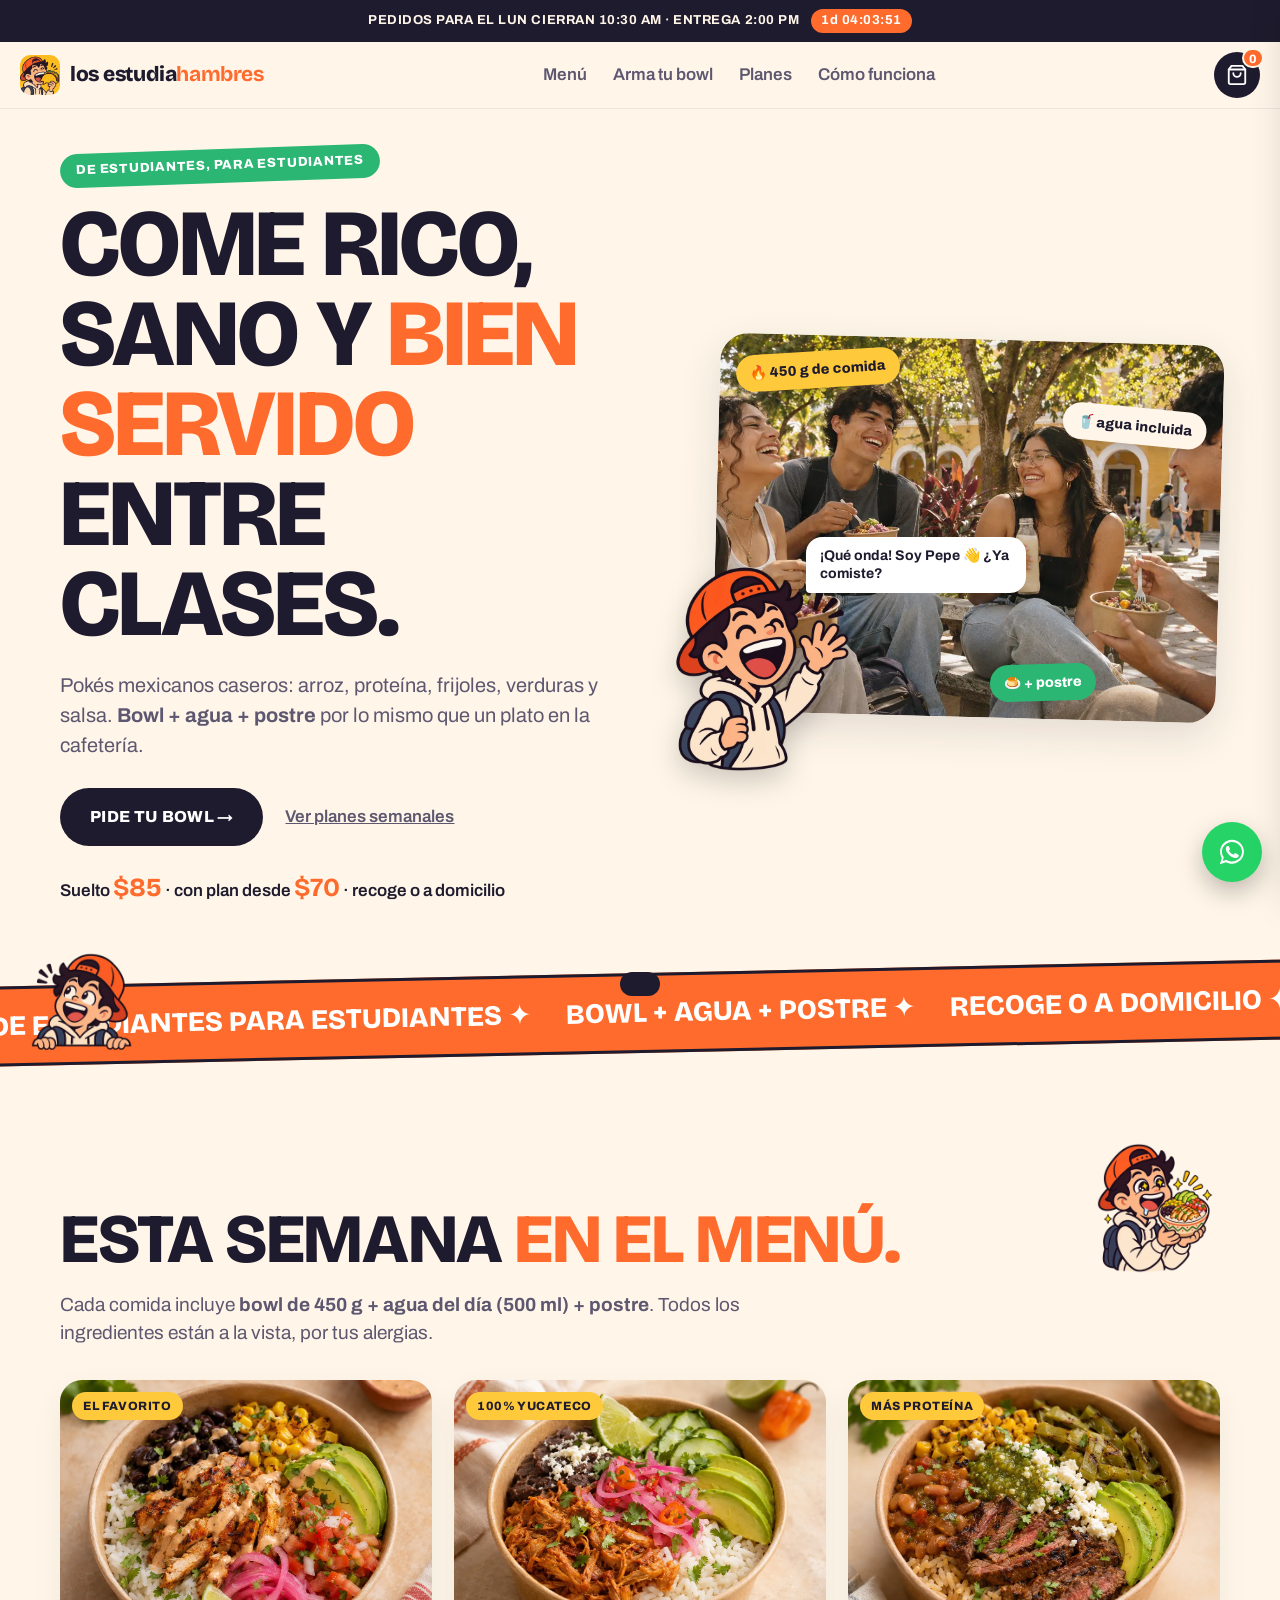
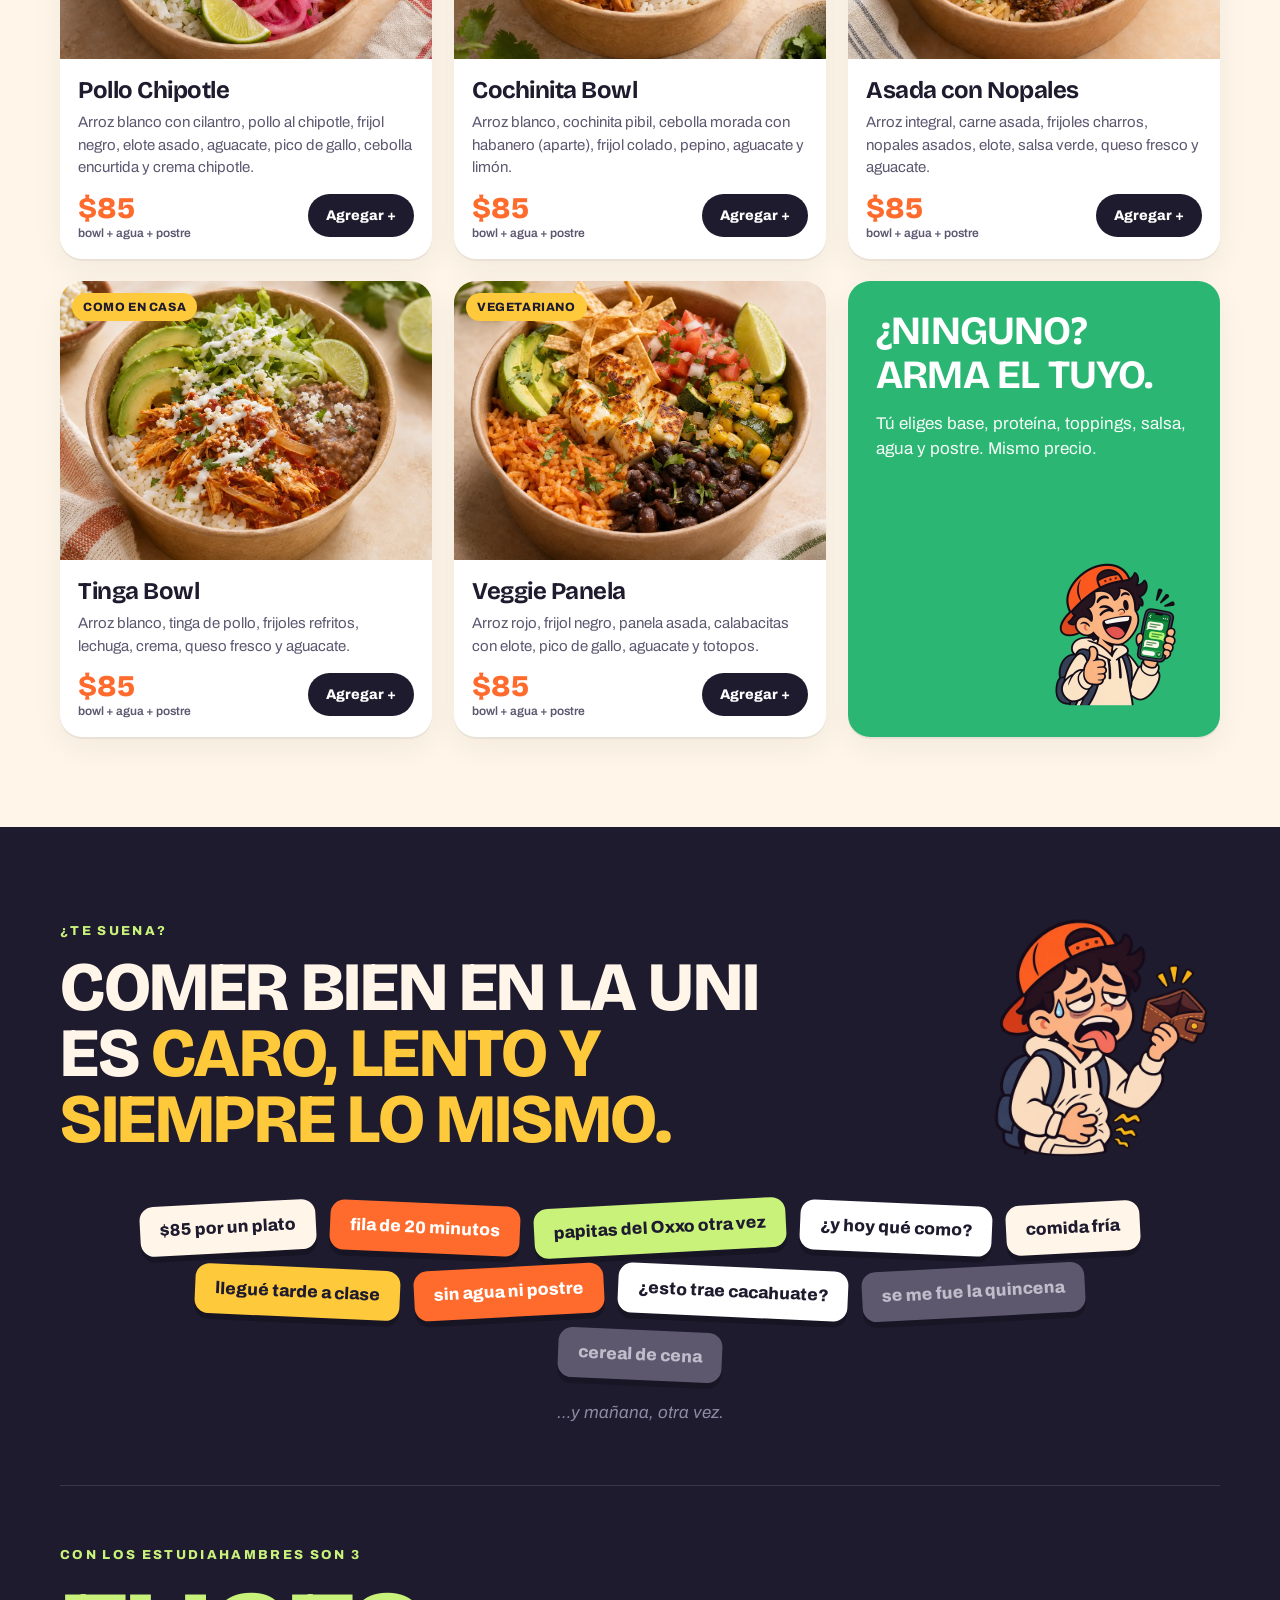
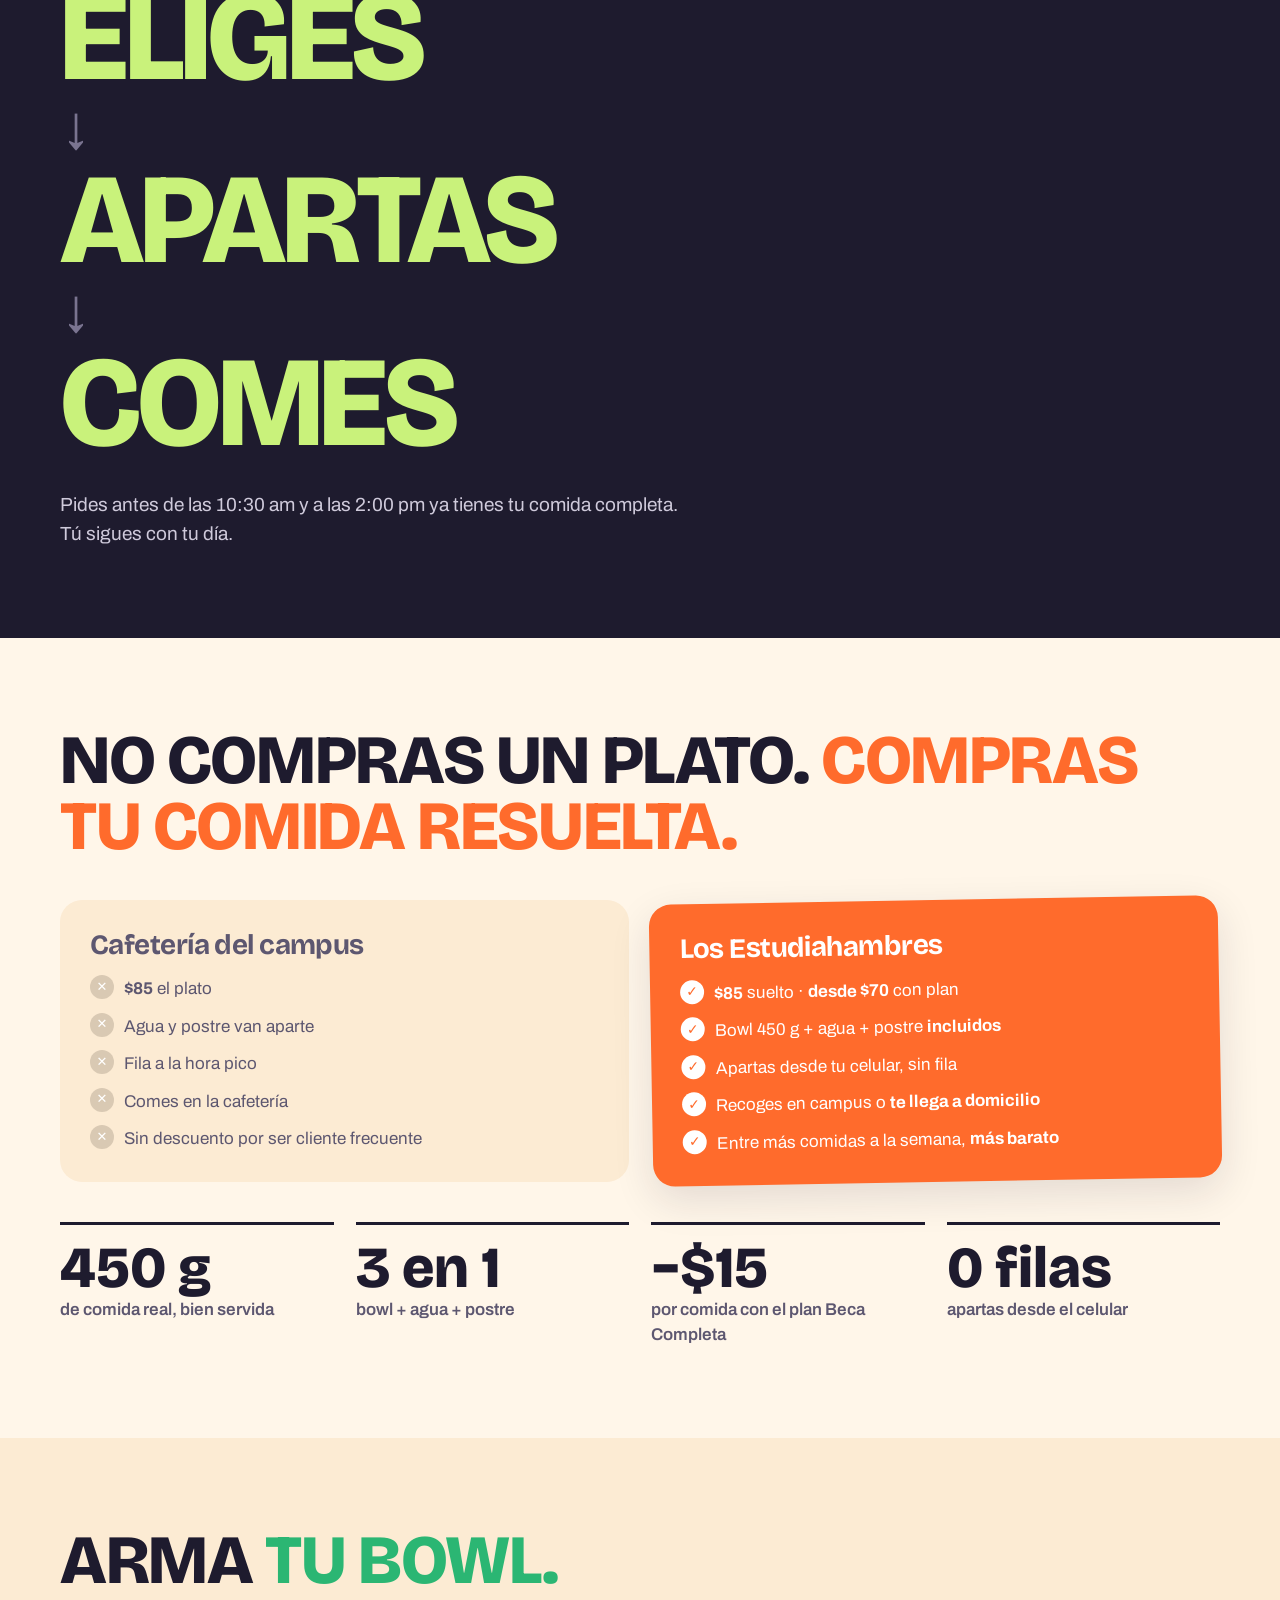
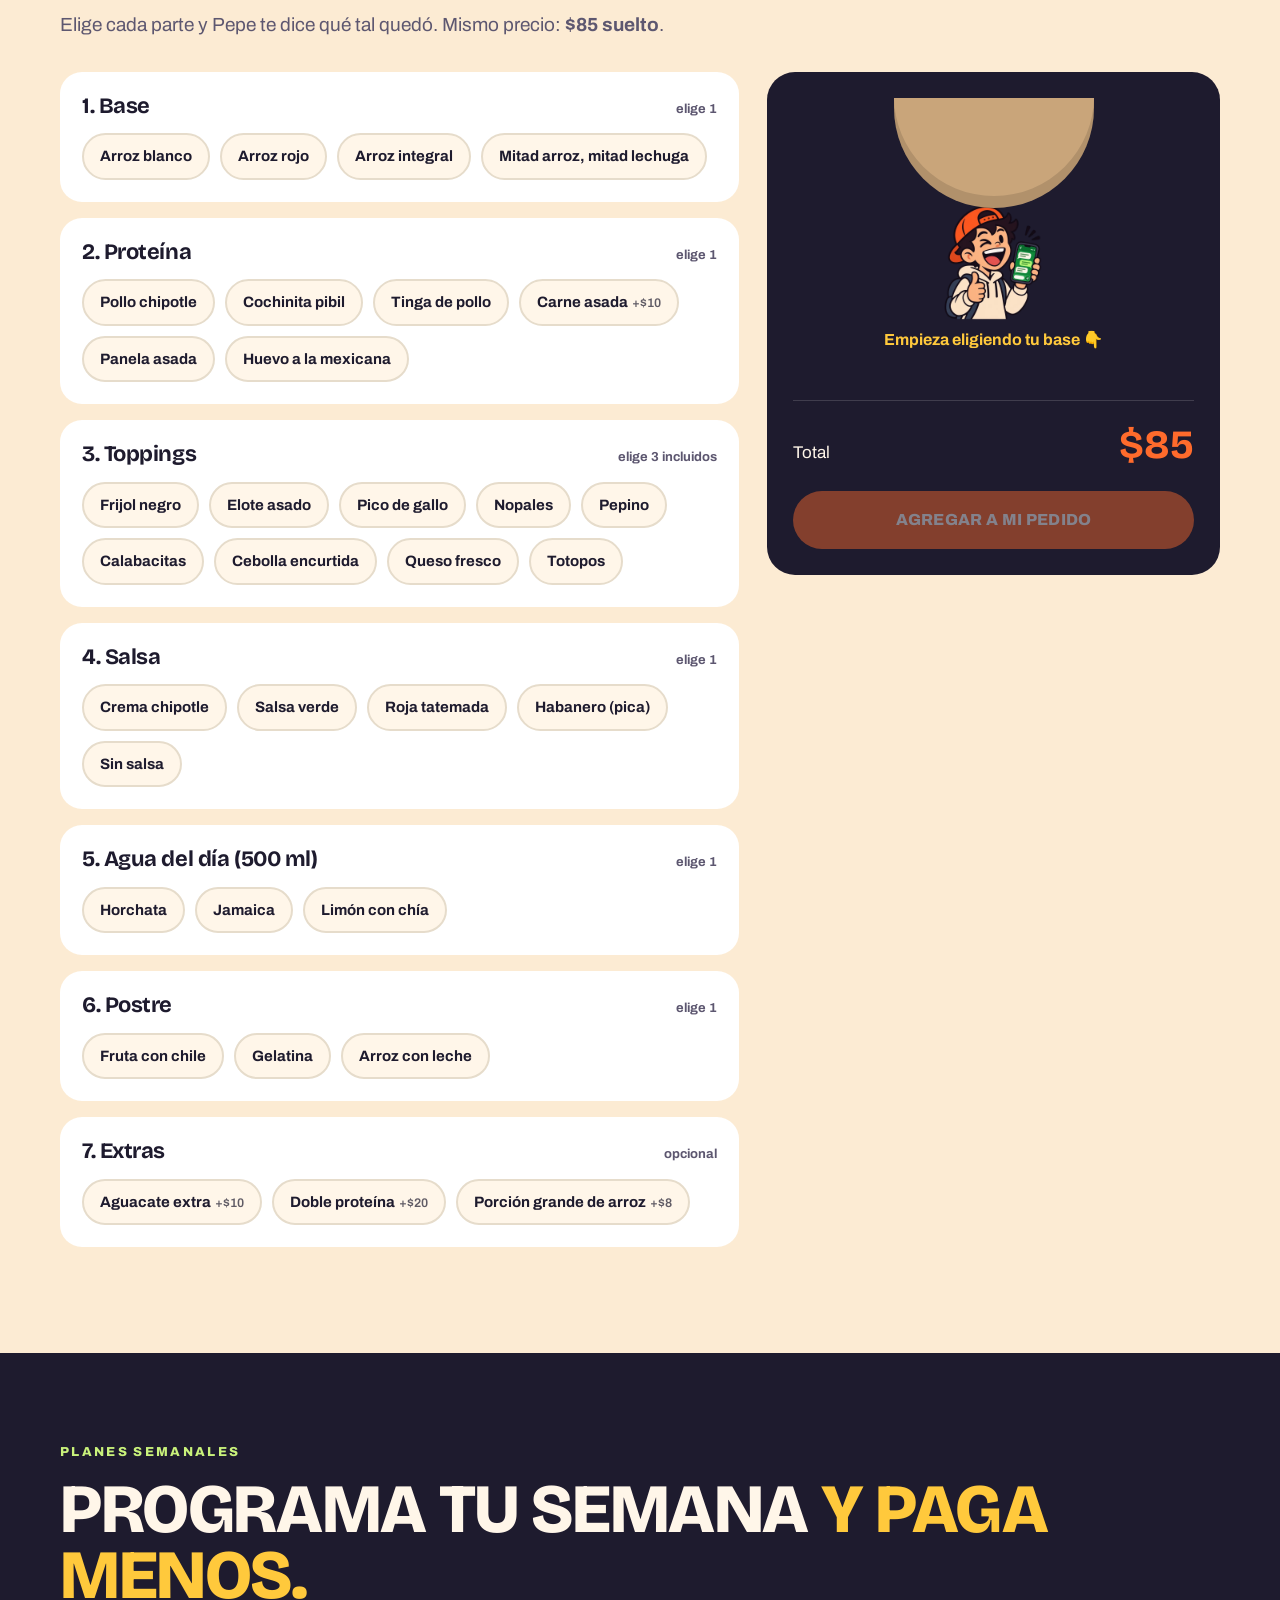
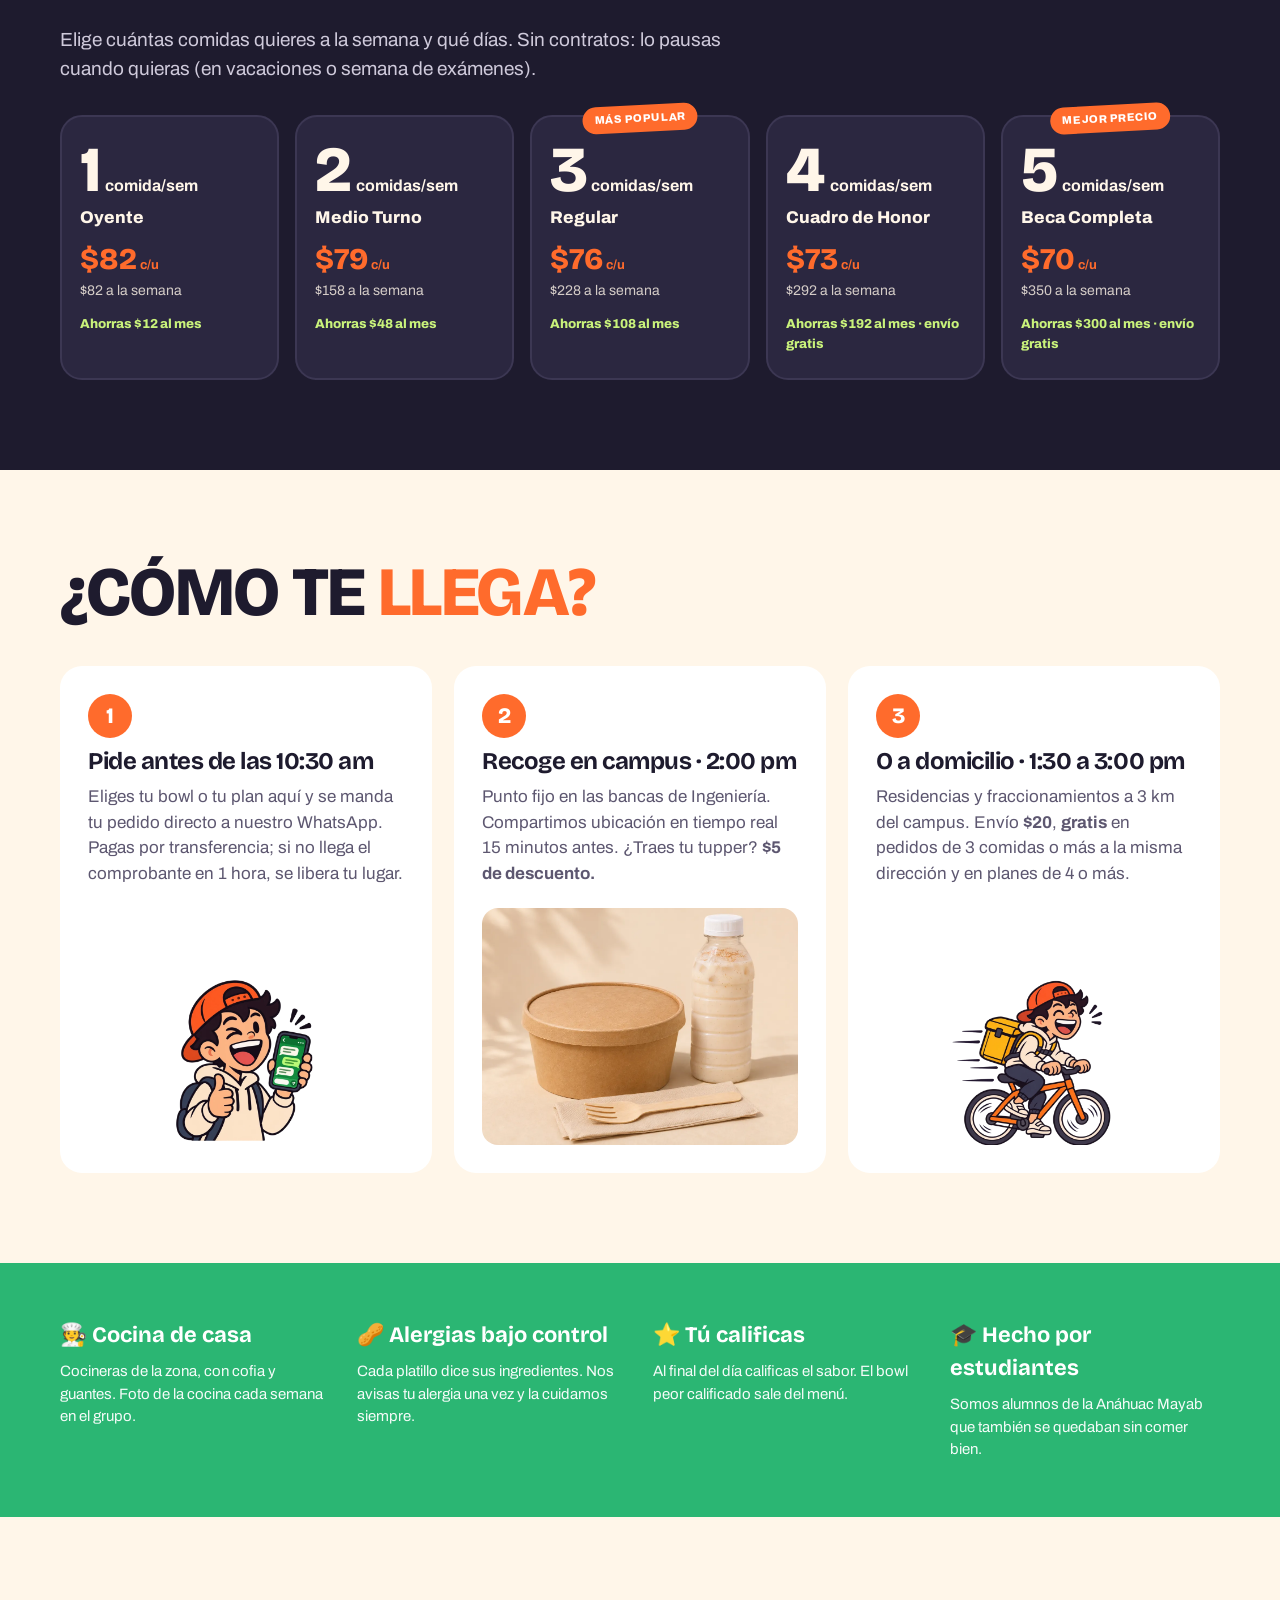
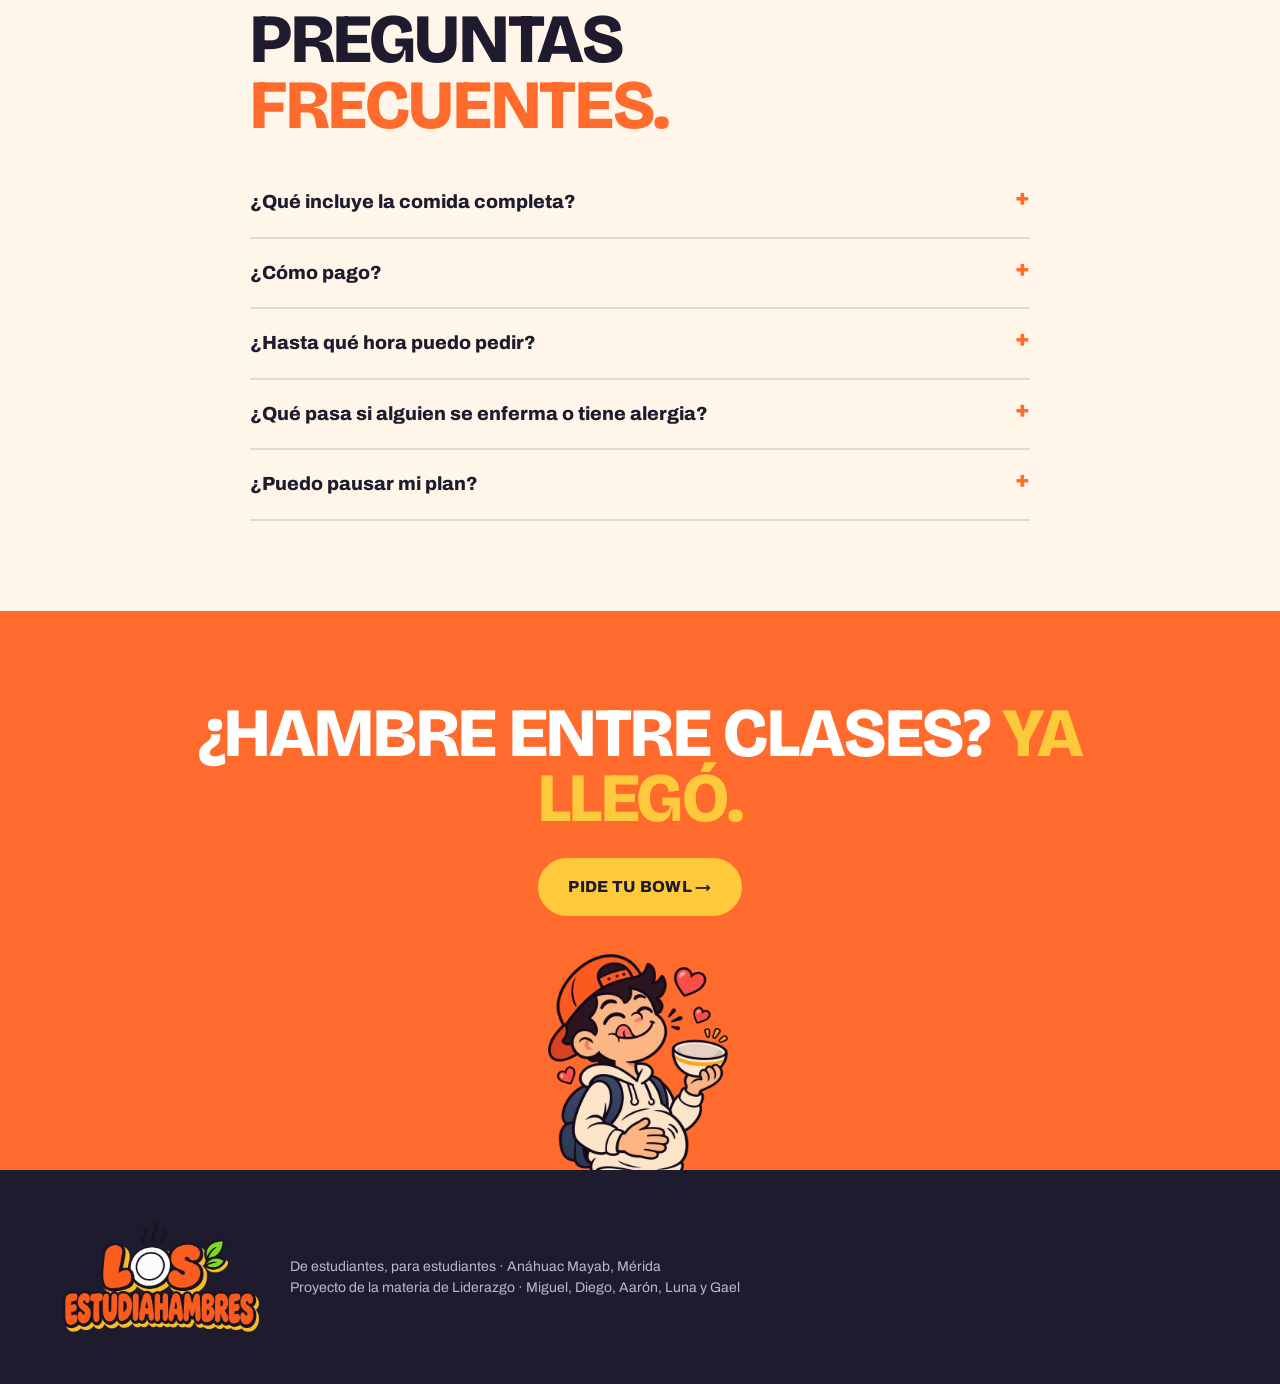
==== site/index.html @ a4da2390 "Agrega página web de Los Estudiahambres: menú, arma tu bowl, planes y pedido por WhatsApp Co-Authore" ====
<!doctype html>
<html lang="es">
<head>
<meta charset="utf-8">
<meta name="viewport" content="width=device-width, initial-scale=1">
<title>Los Estudiahambres · Pokés mexicanos de estudiantes para estudiantes</title>
<meta name="description" content="Comida completa, casera y bien servida para estudiantes de la Anáhuac Mayab. Bowl + agua + postre desde $70. Recoge en campus o pide a domicilio.">
<meta name="theme-color" content="#FF6B2C">
<link rel="icon" href="img/favicon.png">
<meta property="og:title" content="Los Estudiahambres">
<meta property="og:description" content="Pokés mexicanos caseros, de estudiantes para estudiantes. Comida completa desde $70.">
<meta property="og:image" content="img/pepe-icono.webp">
<link rel="preconnect" href="https://fonts.googleapis.com">
<link rel="preconnect" href="https://fonts.gstatic.com" crossorigin>
<link href="https://fonts.googleapis.com/css2?family=Archivo:wght@400;500;600;700;800&family=Bricolage+Grotesque:opsz,wght@12..96,700;12..96,800&display=swap" rel="stylesheet">
<link rel="stylesheet" href="styles.css">
</head>
<body>

<!-- Barra de cierre -->
<div class="topbar">
  <span id="topbar-text">PEDIDOS CIERRAN 10:30 AM · ENTREGA 2:00 PM</span>
  <span class="topbar-count" id="countdown">--:--:--</span>
</div>

<header class="nav">
  <a href="#inicio" class="nav-logo" aria-label="Los Estudiahambres, inicio">
    <img src="img/pepe-icono.webp" alt="" width="40" height="40">
    <span>los estudia<b>hambres</b></span>
  </a>
  <nav class="nav-links" aria-label="Secciones">
    <a href="#menu">Menú</a>
    <a href="#arma">Arma tu bowl</a>
    <a href="#planes">Planes</a>
    <a href="#como">Cómo funciona</a>
  </nav>
  <button class="cart-btn" id="open-cart" aria-label="Ver mi pedido">
    <svg viewBox="0 0 24 24" width="22" height="22" fill="none" stroke="currentColor" stroke-width="2" stroke-linecap="round" stroke-linejoin="round"><path d="M6 2 3 6v14a2 2 0 0 0 2 2h14a2 2 0 0 0 2-2V6l-3-4z"/><path d="M3 6h18"/><path d="M16 10a4 4 0 0 1-8 0"/></svg>
    <span class="cart-count" id="cart-count">0</span>
  </button>
</header>

<main>
<!-- HERO -->
<section class="hero" id="inicio">
  <div class="wrap hero-grid">
    <div class="hero-copy">
      <span class="pill pill-green">De estudiantes, para estudiantes</span>
      <h1>COME RICO, SANO Y <span class="hl-orange">BIEN SERVIDO</span> ENTRE CLASES.</h1>
      <p class="lead">Pokés mexicanos caseros: arroz, proteína, frijoles, verduras y salsa. <b>Bowl + agua + postre</b> por lo mismo que un plato en la cafetería.</p>
      <div class="hero-ctas">
        <a href="#menu" class="btn btn-dark">PIDE TU BOWL →</a>
        <a href="#planes" class="link-under">Ver planes semanales</a>
      </div>
      <p class="hero-price">Suelto <b class="price-big">$85</b> · con plan desde <b class="price-big">$70</b> · recoge o a domicilio</p>
    </div>
    <div class="hero-art">
      <div class="hero-photo">
        <img src="img/campus.webp" alt="Estudiantes comiendo bowls en las bancas del campus" width="1200" height="672">
        <span class="sticker s1">🔥 450 g de comida</span>
        <span class="sticker s2">🥤 agua incluida</span>
        <span class="sticker s3">🍮 + postre</span>
      </div>
      <button class="pepe pepe-hero" id="pepe-hero" aria-label="Pepe, la mascota. Tócalo">
        <img src="img/pepe-hola.webp" alt="Pepe saludando" width="600" height="600">
        <span class="bubble" id="bubble-hero">¡Qué onda! Soy Pepe 👋 ¿Ya comiste?</span>
      </button>
    </div>
  </div>
</section>

<!-- Marquesina -->
<div class="marquee" aria-hidden="true">
  <div class="marquee-track">
    <span>DE ESTUDIANTES PARA ESTUDIANTES ✦</span><span>BOWL + AGUA + POSTRE ✦</span><span>RECOGE O A DOMICILIO ✦</span><span>HECHO EN CASA ✦</span><span>SIN FILAS ✦</span>
    <span>DE ESTUDIANTES PARA ESTUDIANTES ✦</span><span>BOWL + AGUA + POSTRE ✦</span><span>RECOGE O A DOMICILIO ✦</span><span>HECHO EN CASA ✦</span><span>SIN FILAS ✦</span>
  </div>
</div>

<!-- MENU -->
<section class="section" id="menu">
  <div class="wrap">
    <div class="section-head">
      <h2>ESTA SEMANA <span class="hl-orange">EN EL MENÚ.</span></h2>
      <img class="pepe-mini" src="img/pepe-bowl.webp" alt="Pepe con un bowl" width="140" height="140">
    </div>
    <p class="sub">Cada comida incluye <b>bowl de 450 g + agua del día (500 ml) + postre</b>. Todos los ingredientes están a la vista, por tus alergias.</p>
    <div class="menu-grid" id="menu-grid"></div>
  </div>
</section>

<!-- TE SUENA -->
<section class="dark" id="problema">
  <div class="wrap">
    <div class="problem-head">
      <div>
        <p class="eyebrow">¿TE SUENA?</p>
        <h2>COMER BIEN EN LA UNI ES <span class="hl-yellow">CARO, LENTO Y SIEMPRE LO MISMO.</span></h2>
      </div>
      <img class="pepe-sad" src="img/pepe-hambre.webp" alt="Pepe con hambre y la cartera vacía" width="300" height="300">
    </div>
    <div class="chips" id="chips">
      <span class="chip c-cream">$85 por un plato</span>
      <span class="chip c-orange">fila de 20 minutos</span>
      <span class="chip c-green">papitas del Oxxo otra vez</span>
      <span class="chip c-white">¿y hoy qué como?</span>
      <span class="chip c-cream">comida fría</span>
      <span class="chip c-yellow">llegué tarde a clase</span>
      <span class="chip c-orange">sin agua ni postre</span>
      <span class="chip c-white">¿esto trae cacahuate?</span>
      <span class="chip c-dim">se me fue la quincena</span>
      <span class="chip c-dim">cereal de cena</span>
    </div>
    <p class="aside">…y mañana, otra vez.</p>

    <hr class="rule">

    <p class="eyebrow">CON LOS ESTUDIAHAMBRES SON 3</p>
    <div class="steps-big">
      <p>ELIGES</p><span>↓</span>
      <p>APARTAS</p><span>↓</span>
      <p>COMES</p>
    </div>
    <p class="aside-2">Pides antes de las 10:30 am y a las 2:00 pm ya tienes tu comida completa. Tú sigues con tu día.</p>
  </div>
</section>

<!-- COMPARATIVA -->
<section class="section" id="compara">
  <div class="wrap">
    <h2>NO COMPRAS UN PLATO. <span class="hl-orange">COMPRAS TU COMIDA RESUELTA.</span></h2>
    <div class="compare">
      <div class="compare-col them">
        <h3>Cafetería del campus</h3>
        <ul>
          <li><b>$85</b> el plato</li>
          <li>Agua y postre van aparte</li>
          <li>Fila a la hora pico</li>
          <li>Comes en la cafetería</li>
          <li>Sin descuento por ser cliente frecuente</li>
        </ul>
      </div>
      <div class="compare-col us">
        <h3>Los Estudiahambres</h3>
        <ul>
          <li><b>$85</b> suelto · <b>desde $70</b> con plan</li>
          <li>Bowl 450 g + agua + postre <b>incluidos</b></li>
          <li>Apartas desde tu celular, sin fila</li>
          <li>Recoges en campus o <b>te llega a domicilio</b></li>
          <li>Entre más comidas a la semana, <b>más barato</b></li>
        </ul>
      </div>
    </div>
    <div class="stats">
      <div><b>450 g</b><span>de comida real, bien servida</span></div>
      <div><b>3 en 1</b><span>bowl + agua + postre</span></div>
      <div><b>−$15</b><span>por comida con el plan Beca Completa</span></div>
      <div><b>0 filas</b><span>apartas desde el celular</span></div>
    </div>
  </div>
</section>

<!-- ARMA TU BOWL -->
<section class="section builder-sec" id="arma">
  <div class="wrap">
    <h2>ARMA <span class="hl-green">TU BOWL.</span></h2>
    <p class="sub">Elige cada parte y Pepe te dice qué tal quedó. Mismo precio: <b>$85 suelto</b>.</p>
    <div class="builder">
      <div class="builder-steps" id="builder-steps"></div>
      <aside class="builder-summary">
        <div class="bowl-viz" id="bowl-viz" aria-hidden="true"></div>
        <img class="pepe-builder" id="pepe-builder" src="img/pepe-cel.webp" alt="Pepe" width="160" height="160">
        <p class="builder-say" id="builder-say">Empieza eligiendo tu base 👇</p>
        <ul class="builder-list" id="builder-list"></ul>
        <div class="builder-total"><span>Total</span><b id="builder-total">$85</b></div>
        <button class="btn btn-orange full" id="builder-add" disabled>AGREGAR A MI PEDIDO</button>
      </aside>
    </div>
  </div>
</section>

<!-- PLANES -->
<section class="dark" id="planes">
  <div class="wrap">
    <p class="eyebrow">PLANES SEMANALES</p>
    <h2>PROGRAMA TU SEMANA <span class="hl-yellow">Y PAGA MENOS.</span></h2>
    <p class="sub light">Elige cuántas comidas quieres a la semana y qué días. Sin contratos: lo pausas cuando quieras (en vacaciones o semana de exámenes).</p>
    <div class="plans" id="plans"></div>
    <div class="plan-config" id="plan-config" hidden>
      <h3 id="plan-config-title">Elige tus días</h3>
      <div class="days" id="days"></div>
      <p class="plan-hint" id="plan-hint"></p>
      <label class="check"><input type="checkbox" id="plan-surprise" checked> Sorpréndeme con el bowl del día (cambia cada día)</label>
      <button class="btn btn-yellow" id="plan-add" disabled>AGREGAR PLAN A MI PEDIDO</button>
    </div>
  </div>
</section>

<!-- COMO FUNCIONA / ENTREGA -->
<section class="section" id="como">
  <div class="wrap">
    <h2>¿CÓMO TE <span class="hl-orange">LLEGA?</span></h2>
    <div class="how">
      <div class="how-card">
        <span class="how-num">1</span>
        <h3>Pide antes de las 10:30 am</h3>
        <p>Eliges tu bowl o tu plan aquí y se manda tu pedido directo a nuestro WhatsApp. Pagas por transferencia; si no llega el comprobante en 1 hora, se libera tu lugar.</p>
        <img src="img/pepe-cel.webp" alt="Pepe con el celular" width="200" height="200" loading="lazy">
      </div>
      <div class="how-card">
        <span class="how-num">2</span>
        <h3>Recoge en campus · 2:00 pm</h3>
        <p>Punto fijo en las bancas de Ingeniería. Compartimos ubicación en tiempo real 15 minutos antes. ¿Traes tu tupper? <b>$5 de descuento.</b></p>
        <img src="img/combo.webp" alt="Combo: bowl, agua de horchata y cubiertos" width="200" height="150" loading="lazy" class="how-photo">
      </div>
      <div class="how-card">
        <span class="how-num">3</span>
        <h3>O a domicilio · 1:30 a 3:00 pm</h3>
        <p>Residencias y fraccionamientos a 3 km del campus. Envío <b>$20</b>, <b>gratis</b> en pedidos de 3 comidas o más a la misma dirección y en planes de 4 o más.</p>
        <img src="img/pepe-bici.webp" alt="Pepe repartiendo en bici" width="200" height="200" loading="lazy">
      </div>
    </div>
  </div>
</section>

<!-- CONFIANZA -->
<section class="trust">
  <div class="wrap trust-grid">
    <div><b>🧑‍🍳 Cocina de casa</b><p>Cocineras de la zona, con cofia y guantes. Foto de la cocina cada semana en el grupo.</p></div>
    <div><b>🥜 Alergias bajo control</b><p>Cada platillo dice sus ingredientes. Nos avisas tu alergia una vez y la cuidamos siempre.</p></div>
    <div><b>⭐ Tú calificas</b><p>Al final del día calificas el sabor. El bowl peor calificado sale del menú.</p></div>
    <div><b>🎓 Hecho por estudiantes</b><p>Somos alumnos de la Anáhuac Mayab que también se quedaban sin comer bien.</p></div>
  </div>
</section>

<!-- FAQ -->
<section class="section" id="faq">
  <div class="wrap narrow">
    <h2>PREGUNTAS <span class="hl-orange">FRECUENTES.</span></h2>
    <details><summary>¿Qué incluye la comida completa?</summary><p>Un bowl de unos 450 g (base, proteína, frijoles, dos verduras y salsa), un agua del día de 500 ml (horchata, jamaica o limón con chía) y un postre chico (fruta con chile, gelatina o arroz con leche).</p></details>
    <details><summary>¿Cómo pago?</summary><p>Por transferencia. Al enviar tu pedido te mandamos la cuenta por WhatsApp. Si en 1 hora no llega el comprobante, se libera tu porción para alguien más.</p></details>
    <details><summary>¿Hasta qué hora puedo pedir?</summary><p>De lunes a viernes, hasta las 10:30 am para el mismo día. Los planes se programan para toda la semana.</p></details>
    <details><summary>¿Qué pasa si alguien se enferma o tiene alergia?</summary><p>Todos los ingredientes están en el menú, llevamos una lista de alergias de cada cliente y no usamos mariscos ni mayonesa. Si algo sale mal, respondemos nosotros como equipo y se reembolsa la comida.</p></details>
    <details><summary>¿Puedo pausar mi plan?</summary><p>Sí. Avísanos antes del viernes y la siguiente semana no se te cobra.</p></details>
  </div>
</section>

<!-- CTA FINAL -->
<section class="final">
  <div class="wrap final-inner">
    <h2>¿HAMBRE ENTRE CLASES? <span class="hl-yellow">YA LLEGÓ.</span></h2>
    <a href="#menu" class="btn btn-yellow">PIDE TU BOWL →</a>
    <img class="pepe-full" src="img/pepe-lleno.webp" alt="Pepe lleno y feliz" width="260" height="260" loading="lazy">
  </div>
</section>
</main>

<footer class="footer">
  <div class="wrap footer-inner">
    <img src="img/logo.webp" alt="Los Estudiahambres" width="220" height="148" loading="lazy">
    <p>De estudiantes, para estudiantes · Anáhuac Mayab, Mérida<br>Proyecto de la materia de Liderazgo · Miguel, Diego, Aarón, Luna y Gael</p>
  </div>
</footer>

<!-- Pepe que se asoma -->
<button class="pepe-peek" id="pepe-peek" aria-label="Pepe se asoma. Tócalo">
  <img src="img/pepe-asoma.webp" alt="" width="150" height="150">
  <span class="bubble" id="bubble-peek">psst… ¿ya pediste? 👀</span>
</button>

<!-- WhatsApp flotante -->
<a class="wa-float" id="wa-float" href="https://wa.me/529841791457?text=Hola%20Estudiahambres%20%F0%9F%91%8B%20quiero%20info" target="_blank" rel="noopener" aria-label="Escríbenos por WhatsApp">
  <svg viewBox="0 0 32 32" width="30" height="30" fill="#fff"><path d="M16 3C9 3 3.3 8.7 3.3 15.7c0 2.5.7 4.8 1.9 6.8L3 29l6.7-2.1c1.9 1 4.1 1.6 6.3 1.6 7 0 12.7-5.7 12.7-12.7S23 3 16 3zm0 23.2c-2 0-3.9-.6-5.6-1.6l-.4-.2-4 1.2 1.3-3.8-.3-.4c-1.1-1.7-1.7-3.7-1.7-5.7C5.3 9.9 10.1 5.2 16 5.2s10.7 4.7 10.7 10.6S21.9 26.2 16 26.2zm5.9-7.9c-.3-.2-1.9-1-2.2-1.1-.3-.1-.5-.2-.7.2-.2.3-.8 1-1 1.2-.2.2-.4.2-.7.1-.3-.2-1.4-.5-2.6-1.6-1-.9-1.6-1.9-1.8-2.2-.2-.3 0-.5.1-.7l.5-.6c.2-.2.2-.4.3-.6.1-.2 0-.4 0-.6l-1-2.4c-.3-.6-.5-.5-.7-.5h-.6c-.2 0-.6.1-.9.4-.3.3-1.2 1.2-1.2 2.9s1.2 3.4 1.4 3.6c.2.2 2.4 3.7 5.9 5.1 2.9 1.1 3.5.9 4.1.9.6-.1 1.9-.8 2.2-1.5.3-.8.3-1.4.2-1.5-.1-.2-.3-.3-.6-.4z"/></svg>
</a>

<!-- Carrito -->
<div class="drawer-backdrop" id="backdrop" hidden></div>
<aside class="drawer" id="drawer" aria-label="Mi pedido" aria-hidden="true">
  <div class="drawer-head">
    <h3>Mi pedido</h3>
    <button class="icon-btn" id="close-cart" aria-label="Cerrar">✕</button>
  </div>
  <div class="drawer-body">
    <ul class="cart-list" id="cart-list"></ul>
    <div class="cart-empty" id="cart-empty">
      <img src="img/pepe-hambre.webp" alt="" width="140" height="140">
      <p>Tu pedido está vacío… Pepe tiene hambre.</p>
    </div>
    <form id="order-form" class="order-form">
      <fieldset class="seg">
        <legend>¿Cómo lo quieres?</legend>
        <label><input type="radio" name="mode" value="recoger" checked> <span>Recojo en campus · 2:00 pm</span></label>
        <label><input type="radio" name="mode" value="domicilio"> <span>A domicilio · +$20</span></label>
      </fieldset>
      <label class="field">Tu nombre<input required name="nombre" autocomplete="given-name" placeholder="Ej. Pepe"></label>
      <label class="field" id="addr-field" hidden>Dirección (zona Anáhuac Mayab)<input name="direccion" placeholder="Residencia, calle, número"></label>
      <label class="field">Alergias o indicaciones<input name="notas" placeholder="Ej. sin cebolla, alérgico al cacahuate"></label>
      <label class="check"><input type="checkbox" name="tupper"> Llevo mi tupper (−$5 por comida, solo para recoger)</label>
      <div class="totals">
        <div><span>Subtotal</span><span id="t-sub">$0</span></div>
        <div><span>Envío</span><span id="t-env">$0</span></div>
        <div><span>Descuento</span><span id="t-desc">$0</span></div>
        <div class="grand"><span>Total</span><span id="t-total">$0</span></div>
      </div>
      <button class="btn btn-green full" id="send-order" type="submit" disabled>ENVIAR PEDIDO POR WHATSAPP</button>
      <p class="tiny">Se abre WhatsApp con tu pedido listo. Te respondemos con los datos para la transferencia.</p>
    </form>
  </div>
</aside>

<!-- Confirmación -->
<div class="modal" id="modal" hidden>
  <div class="modal-card">
    <img src="img/pepe-lleno.webp" alt="Pepe feliz" width="200" height="200">
    <h3>¡PEDIDO ENVIADO!</h3>
    <p>Termina de mandarlo en WhatsApp y comparte tu comprobante. Pepe ya está saboreando por ti.</p>
    <button class="btn btn-dark" id="modal-close">VOLVER</button>
  </div>
</div>

<div class="toast" id="toast" role="status" aria-live="polite"></div>

<script src="app.js"></script>
</body>
</html>
---- site/styles.css ----
:root{
  --cream:#FFF6E9;
  --cream-2:#FCEBD3;
  --ink:#1E1B2E;
  --ink-2:#2B2740;
  --muted:#5D5770;
  --orange:#FF6B2C;
  --orange-dk:#E8551A;
  --yellow:#FFC93C;
  --green:#2BB673;
  --green-lt:#C9F27B;
  --white:#fff;
  --radius:22px;
  --shadow:0 14px 40px rgba(30,27,46,.12);
  --display:"Bricolage Grotesque",ui-sans-serif,system-ui,sans-serif;
  --body:"Archivo",ui-sans-serif,system-ui,sans-serif;
}
*{box-sizing:border-box}
html{scroll-behavior:smooth;scroll-padding-top:110px}
body{margin:0;background:var(--cream);color:var(--ink);font-family:var(--body);font-size:17px;line-height:1.5;-webkit-font-smoothing:antialiased;overflow-x:hidden}
img{max-width:100%;height:auto;display:block}
a{color:inherit}
button{font:inherit;cursor:pointer}
.wrap{max-width:1200px;margin:0 auto;padding:0 20px}
.narrow{max-width:820px}
h1,h2,h3{font-family:var(--display);line-height:.95;letter-spacing:-.02em;margin:0}
h1{font-size:clamp(44px,7.4vw,104px);font-weight:800}
h2{font-size:clamp(34px,5.4vw,72px);font-weight:800}
h3{font-size:24px;line-height:1.1}
.hl-orange{color:var(--orange)}
.hl-yellow{color:var(--yellow)}
.hl-green{color:var(--green)}
.sub{font-size:19px;color:var(--muted);max-width:720px;margin:18px 0 32px}
.sub.light{color:#CFCADB}
.eyebrow{font-weight:800;letter-spacing:.18em;font-size:13px;color:var(--green-lt);margin:0 0 14px}

/* Top bar */
.topbar{background:var(--ink);color:var(--cream);font-weight:700;font-size:13px;letter-spacing:.04em;display:flex;gap:12px;justify-content:center;align-items:center;padding:9px 16px;text-align:center;flex-wrap:wrap}
.topbar-count{background:var(--orange);color:#fff;border-radius:999px;padding:2px 10px;font-variant-numeric:tabular-nums}

/* Nav */
.nav{position:sticky;top:0;z-index:40;background:rgba(255,246,233,.9);backdrop-filter:blur(10px);-webkit-backdrop-filter:blur(10px);border-bottom:1px solid rgba(30,27,46,.08);display:flex;align-items:center;justify-content:space-between;padding:10px 20px;gap:16px}
.nav-logo{display:flex;align-items:center;gap:10px;text-decoration:none;font-family:var(--display);font-size:21px;font-weight:800;letter-spacing:-.02em}
.nav-logo img{border-radius:10px;width:40px;height:40px;object-fit:cover}
.nav-logo b{color:var(--orange)}
.nav-links{display:flex;gap:26px}
.nav-links a{text-decoration:none;font-weight:600;color:var(--muted)}
.nav-links a:hover{color:var(--ink)}
.cart-btn{position:relative;background:var(--ink);color:#fff;border:0;border-radius:50%;width:46px;height:46px;display:grid;place-items:center;transition:transform .2s}
.cart-btn.bump{animation:bump .4s}
.cart-count{position:absolute;top:-4px;right:-4px;background:var(--orange);color:#fff;font-size:12px;font-weight:800;min-width:20px;height:20px;border-radius:999px;display:grid;place-items:center;padding:0 5px;border:2px solid var(--cream)}
@keyframes bump{40%{transform:scale(1.2) rotate(-8deg)}}

/* Buttons */
.btn{display:inline-flex;align-items:center;justify-content:center;gap:8px;border:0;border-radius:999px;padding:17px 30px;font-weight:800;font-size:16px;letter-spacing:.02em;text-decoration:none;transition:transform .15s,box-shadow .15s,background .15s}
.btn:hover{transform:translateY(-2px)}
.btn:active{transform:translateY(0)}
.btn:disabled{opacity:.45;cursor:not-allowed;transform:none}
.btn-dark{background:var(--ink);color:#fff}
.btn-orange{background:var(--orange);color:#fff}
.btn-orange:hover{background:var(--orange-dk)}
.btn-yellow{background:var(--yellow);color:var(--ink)}
.btn-green{background:var(--green);color:#fff}
.full{width:100%}
.link-under{font-weight:600;color:var(--muted)}
.pill{display:inline-block;border-radius:999px;padding:7px 16px;font-weight:800;font-size:13px;letter-spacing:.06em;text-transform:uppercase}
.pill-green{background:var(--green);color:#fff;transform:rotate(-2deg)}

/* Hero */
.hero{padding:40px 0 56px}
.hero-grid{display:grid;grid-template-columns:1.1fr .9fr;gap:40px;align-items:center}
.hero-copy h1{margin:18px 0 20px}
.lead{font-size:20px;color:var(--muted);max-width:560px;margin:0 0 28px}
.hero-ctas{display:flex;align-items:center;gap:22px;flex-wrap:wrap}
.hero-price{margin:22px 0 0;font-weight:600}
.price-big{color:var(--orange);font-family:var(--display);font-size:26px}
.hero-art{position:relative}
.hero-photo{position:relative;border-radius:28px;overflow:hidden;box-shadow:var(--shadow);transform:rotate(1.5deg)}
.hero-photo img{width:100%;aspect-ratio:4/3;object-fit:cover}
.sticker{position:absolute;background:var(--cream);color:var(--ink);font-weight:800;font-size:14px;padding:8px 14px;border-radius:999px;box-shadow:0 6px 16px rgba(0,0,0,.18)}
.s1{top:16px;left:16px;transform:rotate(-5deg);background:var(--yellow)}
.s2{top:64px;right:16px;transform:rotate(4deg)}
.s3{bottom:18px;right:120px;transform:rotate(-3deg);background:var(--green);color:#fff}
.pepe{background:none;border:0;padding:0}
.pepe-hero{position:absolute;left:-60px;bottom:-56px;width:210px}
.pepe-hero img{animation:float 3.2s ease-in-out infinite;filter:drop-shadow(0 10px 14px rgba(0,0,0,.2))}
.bubble{position:absolute;background:#fff;color:var(--ink);font-weight:700;font-size:14px;line-height:1.3;padding:10px 14px;border-radius:16px;box-shadow:0 8px 20px rgba(0,0,0,.15);width:max-content;max-width:220px;text-align:left}
.pepe-hero .bubble{top:-26px;left:150px;border-bottom-left-radius:4px}
@keyframes float{50%{transform:translateY(-10px) rotate(-2deg)}}
.pepe.wiggle img{animation:wiggle .5s}
@keyframes wiggle{25%{transform:rotate(-8deg) scale(1.05)}75%{transform:rotate(8deg) scale(1.05)}}

/* Marquee */
.marquee{background:var(--orange);color:#fff;overflow:hidden;padding:16px 0;transform:rotate(-1.2deg);margin:10px -10px 0;border-top:3px solid var(--ink);border-bottom:3px solid var(--ink)}
.marquee-track{display:flex;gap:34px;width:max-content;animation:marq 26s linear infinite;font-family:var(--display);font-weight:800;font-size:28px;white-space:nowrap}
@keyframes marq{to{transform:translateX(-50%)}}

/* Sections */
.section{padding:90px 0}
.section-head{display:flex;align-items:flex-end;justify-content:space-between;gap:20px}
.pepe-mini{width:130px;flex:none;animation:float 3.4s ease-in-out infinite}

/* Menu */
.menu-grid{display:grid;grid-template-columns:repeat(3,1fr);gap:22px}
.dish{background:#fff;border-radius:var(--radius);overflow:hidden;box-shadow:0 2px 0 rgba(30,27,46,.06),0 10px 30px rgba(30,27,46,.06);display:flex;flex-direction:column;transition:transform .2s}
.dish:hover{transform:translateY(-4px) rotate(-.4deg)}
.dish-img{position:relative}
.dish-img img{width:100%;aspect-ratio:4/3;object-fit:cover}
.dish-tag{position:absolute;top:12px;left:12px;background:var(--yellow);font-weight:800;font-size:12px;padding:5px 11px;border-radius:999px;text-transform:uppercase;letter-spacing:.05em}
.dish-body{padding:18px 18px 20px;display:flex;flex-direction:column;gap:8px;flex:1}
.dish-body h3{font-size:24px}
.dish-ing{color:var(--muted);font-size:15px;margin:0;flex:1}
.dish-foot{display:flex;align-items:center;justify-content:space-between;gap:10px;margin-top:6px}
.dish-price{font-family:var(--display);font-size:30px;font-weight:800;color:var(--orange);line-height:1}
.dish-price small{display:block;font-family:var(--body);font-size:12px;color:var(--muted);font-weight:600;margin-top:4px}
.add-btn{background:var(--ink);color:#fff;border:0;border-radius:999px;padding:11px 18px;font-weight:800;font-size:14px}
.add-btn:hover{background:var(--orange)}
.dish-custom{background:var(--green);color:#fff;justify-content:center;align-items:flex-start;padding:28px;gap:14px;text-decoration:none}
.dish-custom h3{font-size:40px}
.dish-custom p{margin:0;font-size:17px;opacity:.95}
.dish-custom img{width:150px;align-self:flex-end;margin-top:auto}

/* Dark */
.dark{background:var(--ink);color:var(--cream);padding:90px 0}
.problem-head{display:flex;justify-content:space-between;align-items:center;gap:30px}
.problem-head h2{max-width:780px}
.pepe-sad{width:240px;flex:none}
.chips{display:flex;flex-wrap:wrap;gap:14px;justify-content:center;margin:46px auto 18px;max-width:1000px}
.chip{font-weight:800;padding:12px 20px;border-radius:14px;font-size:17px;box-shadow:0 6px 0 rgba(0,0,0,.25);transition:transform .2s}
.chip:nth-child(odd){transform:rotate(-3deg)}
.chip:nth-child(even){transform:rotate(2.5deg)}
.chip:hover{transform:rotate(0) scale(1.08)}
.c-cream{background:var(--cream);color:var(--ink)}
.c-orange{background:var(--orange);color:#fff}
.c-green{background:var(--green-lt);color:var(--ink)}
.c-white{background:#fff;color:var(--ink)}
.c-yellow{background:var(--yellow);color:var(--ink)}
.c-dim{background:#6E6880;color:#E9E5F2;opacity:.8}
.aside{text-align:center;font-style:italic;color:#8F89A3;margin:20px 0 0}
.rule{border:0;border-top:1px solid rgba(255,255,255,.12);margin:60px 0}
.steps-big p{font-family:var(--display);font-weight:800;font-size:clamp(56px,10vw,140px);line-height:.9;color:var(--green-lt);margin:0;letter-spacing:-.03em}
.steps-big span{display:block;font-size:40px;color:#7A7490;margin:4px 0 4px 6px}
.aside-2{font-size:19px;color:#CFCADB;max-width:620px;margin:30px 0 0}

/* Compare */
.compare{display:grid;grid-template-columns:1fr 1fr;gap:22px;margin:40px 0}
.compare-col{border-radius:var(--radius);padding:30px}
.compare-col h3{margin-bottom:16px;font-size:28px}
.compare-col ul{margin:0;padding:0;list-style:none;display:grid;gap:12px}
.compare-col li{padding-left:34px;position:relative;font-size:17px}
.them{background:var(--cream-2);color:var(--muted)}
.them li::before{content:"✕";position:absolute;left:0;top:-1px;width:24px;height:24px;border-radius:50%;background:#D9C9B3;color:#fff;display:grid;place-items:center;font-size:13px;font-weight:800}
.us{background:var(--orange);color:#fff;transform:rotate(-1deg);box-shadow:var(--shadow)}
.us li::before{content:"✓";position:absolute;left:0;top:-1px;width:24px;height:24px;border-radius:50%;background:#fff;color:var(--orange);display:grid;place-items:center;font-size:14px;font-weight:800}
.stats{display:grid;grid-template-columns:repeat(4,1fr);gap:22px}
.stats div{border-top:3px solid var(--ink);padding-top:14px}
.stats b{display:block;font-family:var(--display);font-size:clamp(38px,4.6vw,58px);font-weight:800;line-height:1;color:var(--ink)}
.stats span{color:var(--muted);font-weight:600}

/* Builder */
.builder-sec{background:var(--cream-2)}
.builder{display:grid;grid-template-columns:1.5fr 1fr;gap:28px;align-items:start}
.step{background:#fff;border-radius:var(--radius);padding:22px;margin-bottom:16px}
.step-head{display:flex;justify-content:space-between;align-items:baseline;gap:10px;margin-bottom:14px}
.step-head h3{font-size:22px}
.step-head span{font-size:13px;font-weight:700;color:var(--muted)}
.opts{display:flex;flex-wrap:wrap;gap:10px}
.opt{border:2px solid #E6DCCB;background:var(--cream);border-radius:999px;padding:10px 16px;font-weight:700;font-size:15px;color:var(--ink);transition:all .15s}
.opt:hover{border-color:var(--ink)}
.opt[aria-pressed="true"]{background:var(--ink);color:#fff;border-color:var(--ink)}
.opt small{font-weight:600;opacity:.7;margin-left:4px}
.builder-summary{position:sticky;top:110px;background:var(--ink);color:var(--cream);border-radius:28px;padding:26px;text-align:center}
.bowl-viz{width:200px;height:110px;margin:0 auto 0;border-radius:0 0 110px 110px;background:#C9A57A;position:relative;overflow:hidden;box-shadow:inset 0 -12px 0 rgba(0,0,0,.12)}
.bowl-viz i{position:absolute;border-radius:50%;transition:all .35s cubic-bezier(.3,1.6,.6,1)}
.pepe-builder{width:120px;margin:-6px auto 0;transition:transform .3s}
.pepe-builder.pop{animation:wiggle .5s}
.builder-say{font-weight:700;font-size:16px;min-height:48px;margin:6px 0 10px;color:var(--yellow)}
.builder-list{list-style:none;padding:0;margin:0 0 14px;text-align:left;font-size:15px;color:#D9D4E5;display:grid;gap:4px}
.builder-list b{color:#fff}
.builder-total{display:flex;justify-content:space-between;align-items:baseline;border-top:1px solid rgba(255,255,255,.15);padding-top:14px;margin-bottom:16px}
.builder-total b{font-family:var(--display);font-size:40px;color:var(--orange)}

/* Plans */
.plans{display:grid;grid-template-columns:repeat(5,1fr);gap:16px;margin-top:10px}
.plan{min-width:0;position:relative;background:var(--ink-2);border:2px solid #3C3753;border-radius:var(--radius);padding:24px 18px;color:var(--cream);text-align:left;display:flex;flex-direction:column;gap:6px;transition:all .2s}
.plan:hover{border-color:var(--yellow);transform:translateY(-4px)}
.plan[aria-pressed="true"]{background:var(--yellow);color:var(--ink);border-color:var(--yellow)}
.plan-badge{position:absolute;top:-12px;left:50%;transform:translateX(-50%) rotate(-3deg);background:var(--orange);color:#fff;font-size:11px;font-weight:800;padding:5px 12px;border-radius:999px;white-space:nowrap;letter-spacing:.05em}
.plan-n{font-family:var(--display);font-size:64px;font-weight:800;line-height:.9}
.plan-n small{font-size:16px;font-family:var(--body);font-weight:700;margin-left:4px}
.plan-name{font-weight:800;font-size:17px}
.plan-price{font-family:var(--display);font-size:30px;font-weight:800;color:var(--orange);line-height:1;margin-top:8px}
.plan[aria-pressed="true"] .plan-price{color:var(--ink)}
.plan-price small{font-family:var(--body);font-size:13px;font-weight:700}
.plan-week{font-size:14px;opacity:.8}
.plan-save{margin-top:8px;font-size:13px;font-weight:800;color:var(--green-lt)}
.plan[aria-pressed="true"] .plan-save{color:#14804c}
.plan-config{margin-top:28px;background:var(--ink-2);border-radius:var(--radius);padding:26px;border:2px dashed #4A4463}
.plan-config h3{margin-bottom:14px}
.days{display:flex;gap:10px;flex-wrap:wrap}
.day{width:64px;height:64px;border-radius:18px;border:2px solid #4A4463;background:transparent;color:var(--cream);font-weight:800;font-size:16px}
.day[aria-pressed="true"]{background:var(--green);border-color:var(--green);color:#fff}
.plan-hint{color:#CFCADB;margin:14px 0}
.check{display:flex;gap:10px;align-items:center;font-weight:600;margin:0 0 18px;font-size:15px}
.check input{width:20px;height:20px;accent-color:var(--green)}

/* How */
.how{display:grid;grid-template-columns:repeat(3,1fr);gap:22px;margin-top:40px}
.how-card{background:#fff;border-radius:var(--radius);padding:28px;position:relative;display:flex;flex-direction:column;gap:10px}
.how-card p{color:var(--muted);margin:0;flex:1}
.how-card img{width:170px;align-self:center;margin-top:12px}
.how-card .how-photo{width:100%;border-radius:16px;aspect-ratio:4/3;object-fit:cover}
.how-num{width:44px;height:44px;border-radius:50%;background:var(--orange);color:#fff;font-family:var(--display);font-weight:800;font-size:22px;display:grid;place-items:center}

/* Trust */
.trust{background:var(--green);color:#fff;padding:56px 0}
.trust-grid{display:grid;grid-template-columns:repeat(4,1fr);gap:26px}
.trust b{font-family:var(--display);font-size:22px}
.trust p{margin:8px 0 0;opacity:.95;font-size:15px}

/* FAQ */
details{border-bottom:2px solid rgba(30,27,46,.12);padding:20px 0}
details:first-of-type{margin-top:30px}
summary{font-weight:800;font-size:19px;cursor:pointer;list-style:none;display:flex;justify-content:space-between;gap:20px}
summary::-webkit-details-marker{display:none}
summary::after{content:"+";font-family:var(--display);font-size:28px;line-height:.8;color:var(--orange);transition:transform .2s}
details[open] summary::after{transform:rotate(45deg)}
details p{color:var(--muted);margin:12px 0 0}

/* Final */
.final{background:var(--orange);color:#fff;padding:90px 0 0;overflow:hidden}
.final-inner{display:flex;flex-direction:column;align-items:center;text-align:center;gap:26px}
.final h2{color:#fff;max-width:900px}
.pepe-full{width:230px;margin-top:10px;margin-bottom:-12px}
.footer{background:var(--ink);color:#BDB7CC;padding:40px 0;font-size:14px}
.footer-inner{display:flex;align-items:center;gap:30px;flex-wrap:wrap}
.footer img{width:200px}

/* Peek */
.pepe-peek{position:fixed;left:18px;bottom:-160px;z-index:30;background:none;border:0;padding:0;width:130px;transition:bottom .5s cubic-bezier(.3,1.5,.6,1)}
.pepe-peek.show{bottom:-18px}
.pepe-peek .bubble{bottom:120px;left:70px;border-bottom-left-radius:4px;opacity:0;transform:translateY(6px);transition:all .3s}
.pepe-peek.show .bubble{opacity:1;transform:none}
.wa-float{position:fixed;right:18px;bottom:18px;z-index:30;width:60px;height:60px;border-radius:50%;background:#25D366;display:grid;place-items:center;box-shadow:0 10px 24px rgba(0,0,0,.25);transition:transform .2s}
.wa-float:hover{transform:scale(1.08)}

/* Drawer */
.drawer-backdrop{position:fixed;inset:0;background:rgba(30,27,46,.5);z-index:50}
.drawer{position:fixed;top:0;right:0;height:100%;width:min(440px,100%);background:var(--cream);z-index:60;transform:translateX(105%);transition:transform .35s cubic-bezier(.2,.9,.3,1);display:flex;flex-direction:column;box-shadow:-10px 0 40px rgba(0,0,0,.2)}
.drawer.open{transform:none}
.drawer-head{display:flex;justify-content:space-between;align-items:center;padding:20px 22px;border-bottom:1px solid rgba(30,27,46,.1)}
.drawer-head h3{font-size:30px}
.icon-btn{background:var(--ink);color:#fff;border:0;width:38px;height:38px;border-radius:50%;font-size:16px}
.drawer-body{overflow-y:auto;padding:18px 22px 30px;flex:1}
.cart-list{list-style:none;margin:0 0 10px;padding:0;display:grid;gap:12px}
.cart-item{background:#fff;border-radius:16px;padding:12px;display:grid;grid-template-columns:56px 1fr auto;gap:12px;align-items:center}
.cart-item img{width:56px;height:56px;border-radius:12px;object-fit:cover;background:var(--cream-2)}
.cart-item h4{margin:0;font-size:15px;line-height:1.2}
.cart-item p{margin:2px 0 0;font-size:12.5px;color:var(--muted);line-height:1.3}
.cart-right{text-align:right}
.cart-right b{display:block;font-family:var(--display);font-size:18px}
.qty{display:inline-flex;align-items:center;gap:6px;margin-top:4px}
.qty button{width:26px;height:26px;border-radius:50%;border:0;background:var(--cream-2);font-weight:800}
.cart-empty{text-align:center;color:var(--muted);padding:10px 0 20px}
.cart-empty img{width:120px;margin:0 auto}
.order-form{display:grid;gap:14px;margin-top:8px}
.seg{border:0;padding:0;margin:0;display:grid;gap:8px}
.seg legend{font-weight:800;margin-bottom:8px}
.seg label{display:flex;gap:10px;align-items:center;background:#fff;border:2px solid #E6DCCB;border-radius:14px;padding:12px 14px;font-weight:700;font-size:15px;cursor:pointer}
.seg label:has(input:checked){border-color:var(--ink)}
.seg input{accent-color:var(--orange);width:18px;height:18px}
.field{display:grid;gap:6px;font-weight:700;font-size:14px}
.field input{font:inherit;font-weight:500;border:2px solid #E6DCCB;border-radius:12px;padding:12px 14px;background:#fff;color:var(--ink)}
.field input:focus{outline:none;border-color:var(--orange)}
.totals{background:#fff;border-radius:16px;padding:14px 16px;display:grid;gap:6px;font-size:15px}
.totals div{display:flex;justify-content:space-between}
.totals .grand{border-top:1px solid #eee;padding-top:8px;font-weight:800;font-size:18px}
.tiny{font-size:12.5px;color:var(--muted);text-align:center;margin:0}

.modal{position:fixed;inset:0;background:rgba(30,27,46,.6);display:grid;place-items:center;z-index:70;padding:20px}
.modal-card{background:var(--cream);border-radius:28px;padding:30px;text-align:center;max-width:380px;animation:popin .4s cubic-bezier(.3,1.6,.6,1)}
.modal-card img{width:170px;margin:0 auto}
.modal-card h3{font-size:36px;color:var(--orange);margin:6px 0 10px}
.modal-card p{color:var(--muted);margin:0 0 20px}
@keyframes popin{from{transform:scale(.7);opacity:0}}
.toast{position:fixed;left:50%;bottom:24px;transform:translate(-50%,120px);background:var(--ink);color:#fff;font-weight:700;padding:12px 20px;border-radius:999px;z-index:80;transition:transform .35s cubic-bezier(.3,1.4,.6,1);max-width:calc(100% - 40px);text-align:center}
.toast.show{transform:translate(-50%,0)}

[hidden]{display:none!important}

/* Responsive */
@media (max-width:1000px){
  .plans{grid-template-columns:repeat(3,1fr)}
  .trust-grid{grid-template-columns:1fr 1fr}
}
@media (max-width:860px){
  .nav-links{display:none}
  .hero-grid{grid-template-columns:1fr}
  .hero-art{margin:10px 0 40px}
  .pepe-hero{left:-6px;bottom:-60px;width:150px}
  .pepe-hero .bubble{left:110px;top:-12px;max-width:190px;font-size:13px}
  .menu-grid{grid-template-columns:1fr 1fr}
  .compare,.how{grid-template-columns:1fr}
  .stats{grid-template-columns:1fr 1fr}
  .builder{grid-template-columns:1fr}
  .builder-summary{position:static}
  .problem-head{flex-direction:column;align-items:flex-start}
  .pepe-sad{width:180px;align-self:center}
  .us{transform:none}
}
@media (max-width:560px){
  body{font-size:16px}
  .section,.dark{padding:64px 0}
  .menu-grid{grid-template-columns:1fr}
  .plans{grid-template-columns:1fr;gap:18px}
  .plan{display:grid;grid-template-columns:auto 1fr;column-gap:16px;align-items:center}
  .plan-n{grid-row:span 5;font-size:56px}
  .plan-n small{display:block;margin:4px 0 0;font-size:13px}
  .trust-grid{grid-template-columns:1fr}
  .pepe-mini{width:90px}
  .chip{font-size:15px;padding:10px 14px}
  .marquee-track{font-size:22px}
  .s3{right:16px}
  .lead{font-size:18px}
  .pepe-peek{width:100px}
  .pepe-peek .bubble{bottom:92px;left:56px}
  .pepe-peek.show .bubble{opacity:0}
  .pepe-peek.show.talk .bubble{opacity:1}
  .day{width:52px;height:52px}
}
@media (prefers-reduced-motion:reduce){
  *{animation:none!important;transition:none!important}
}
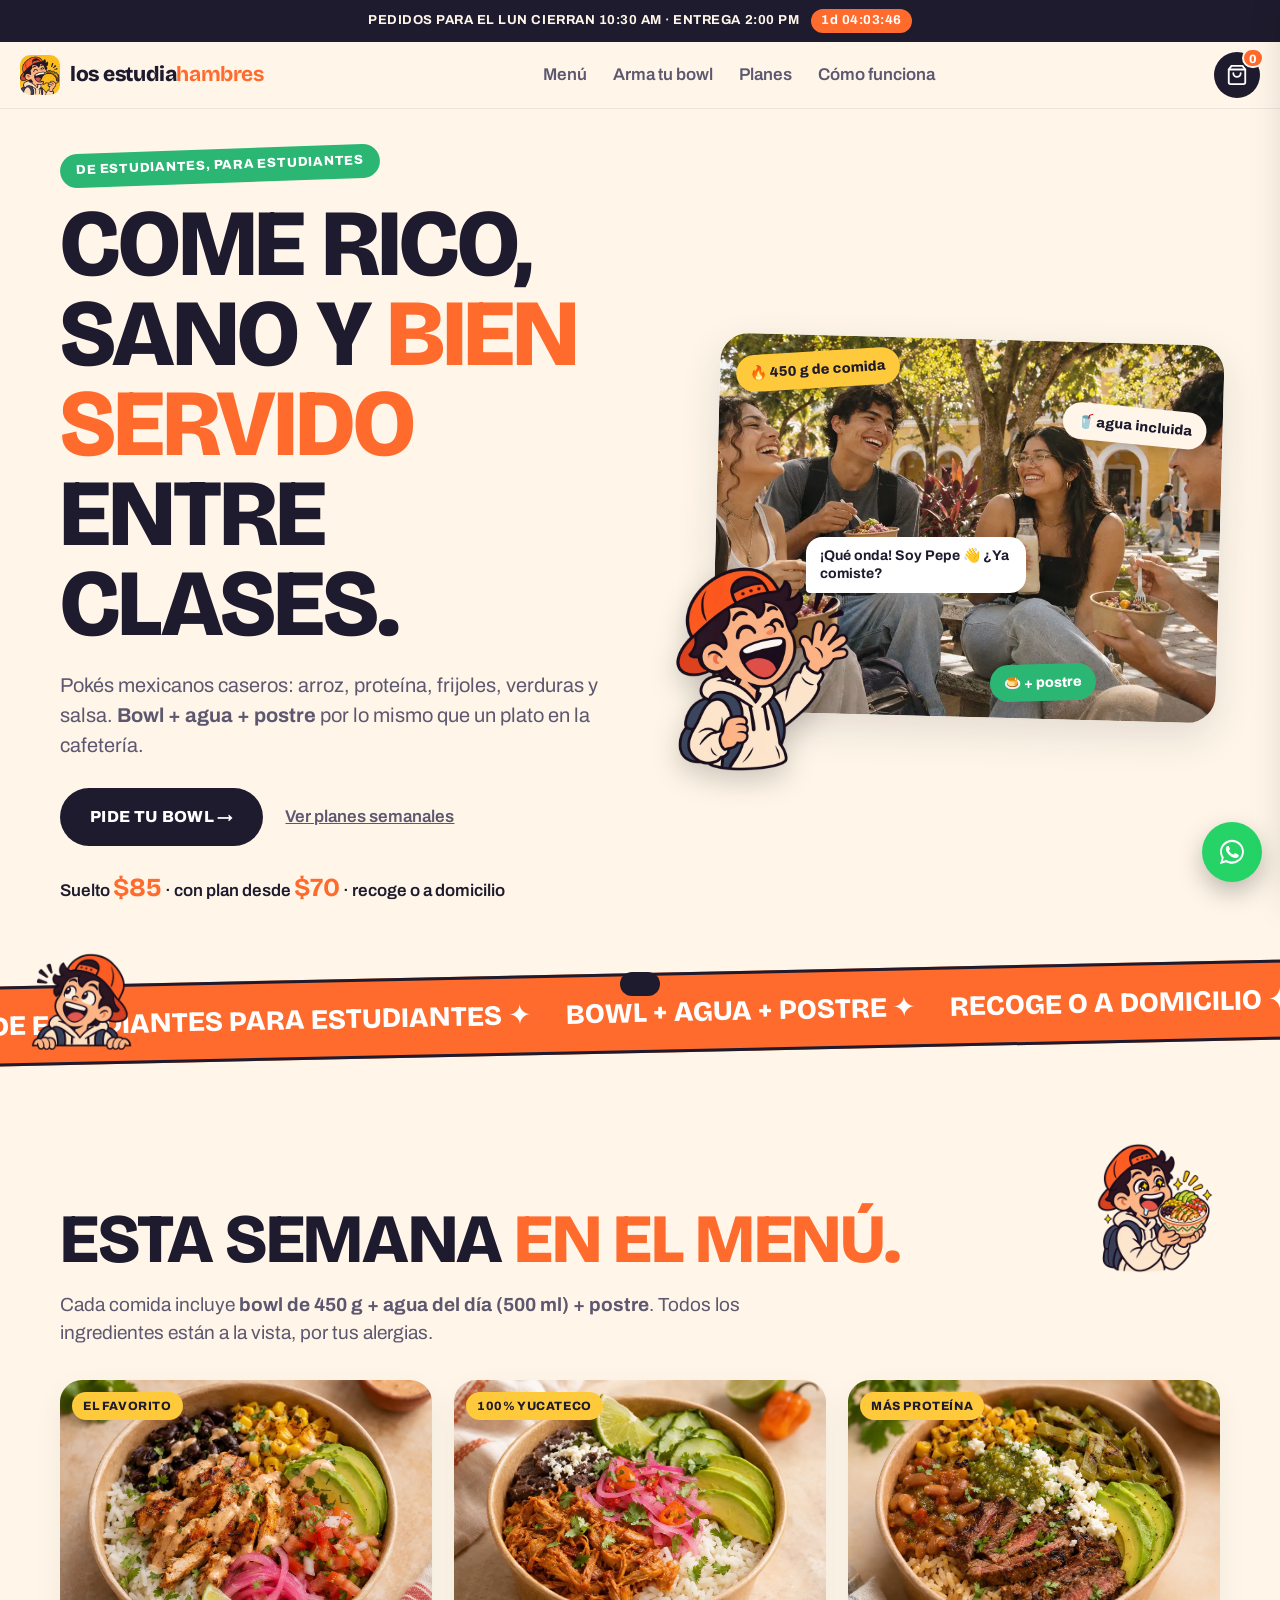
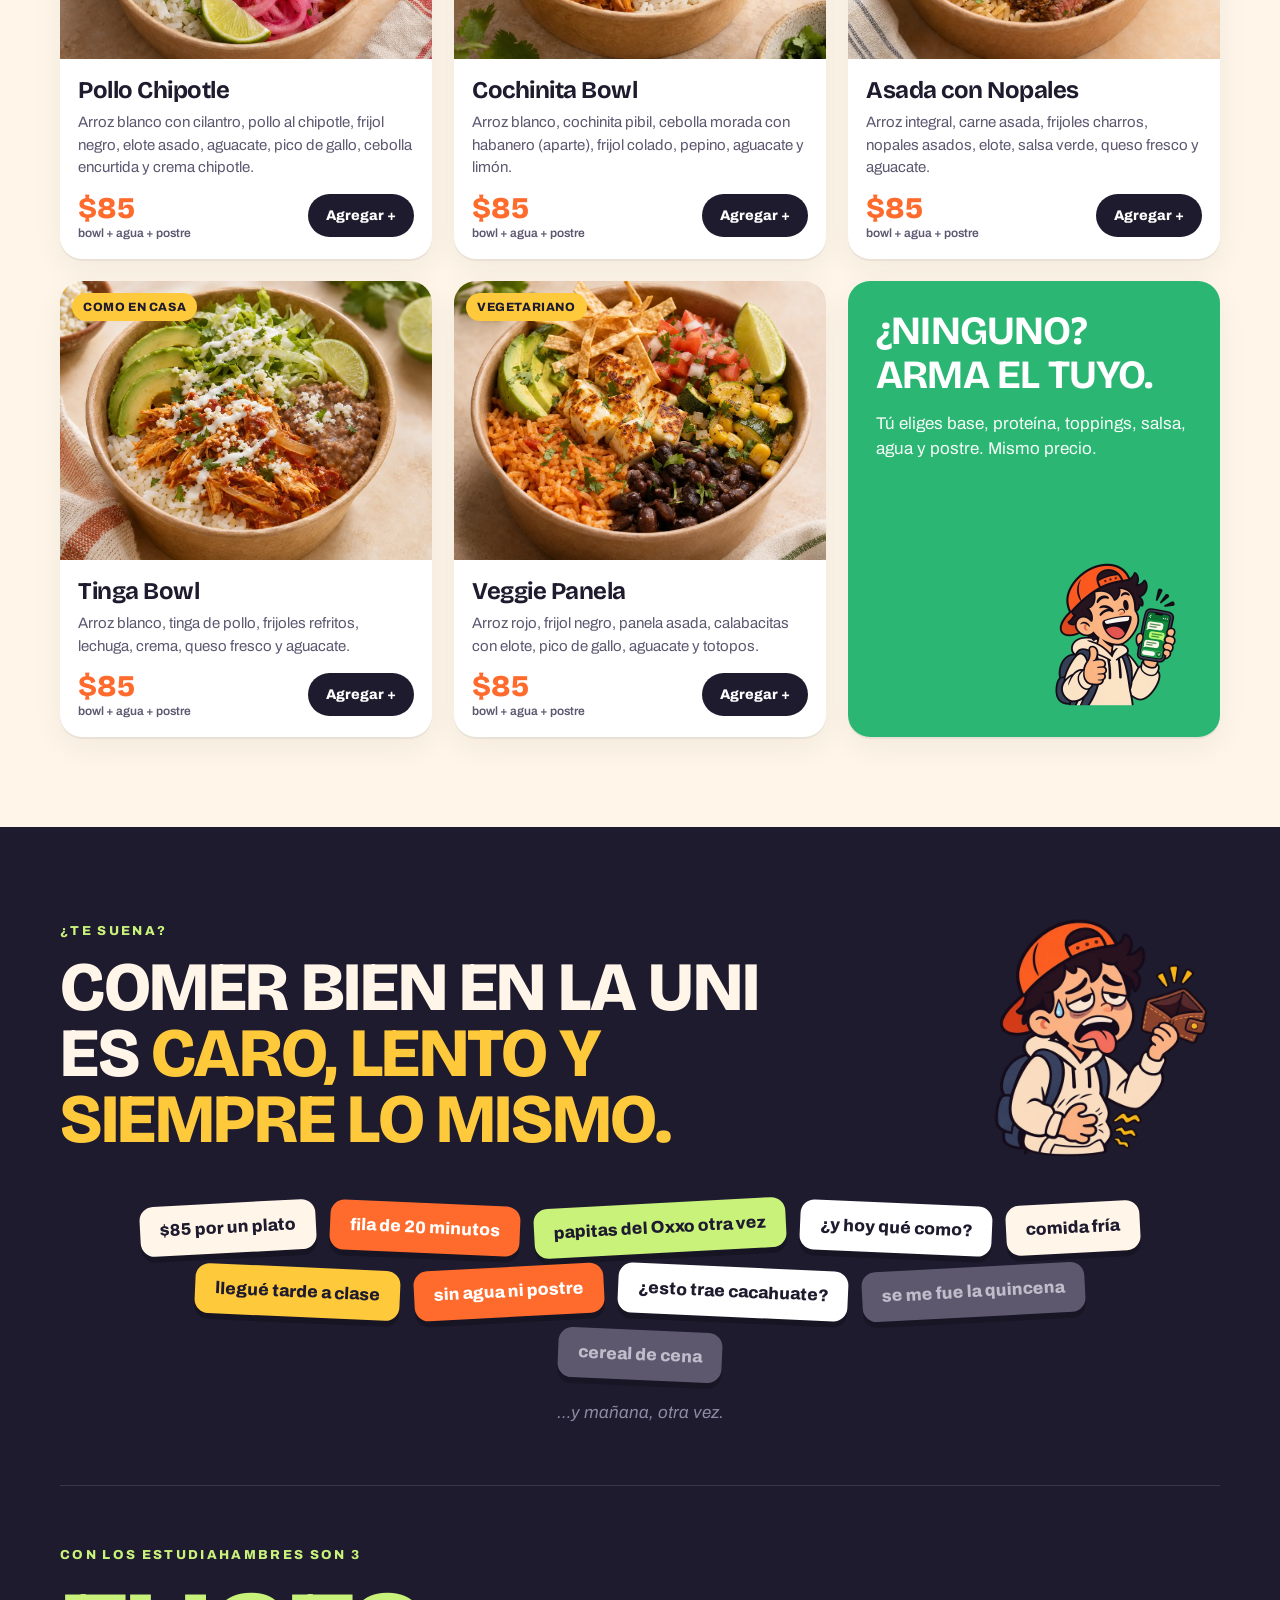
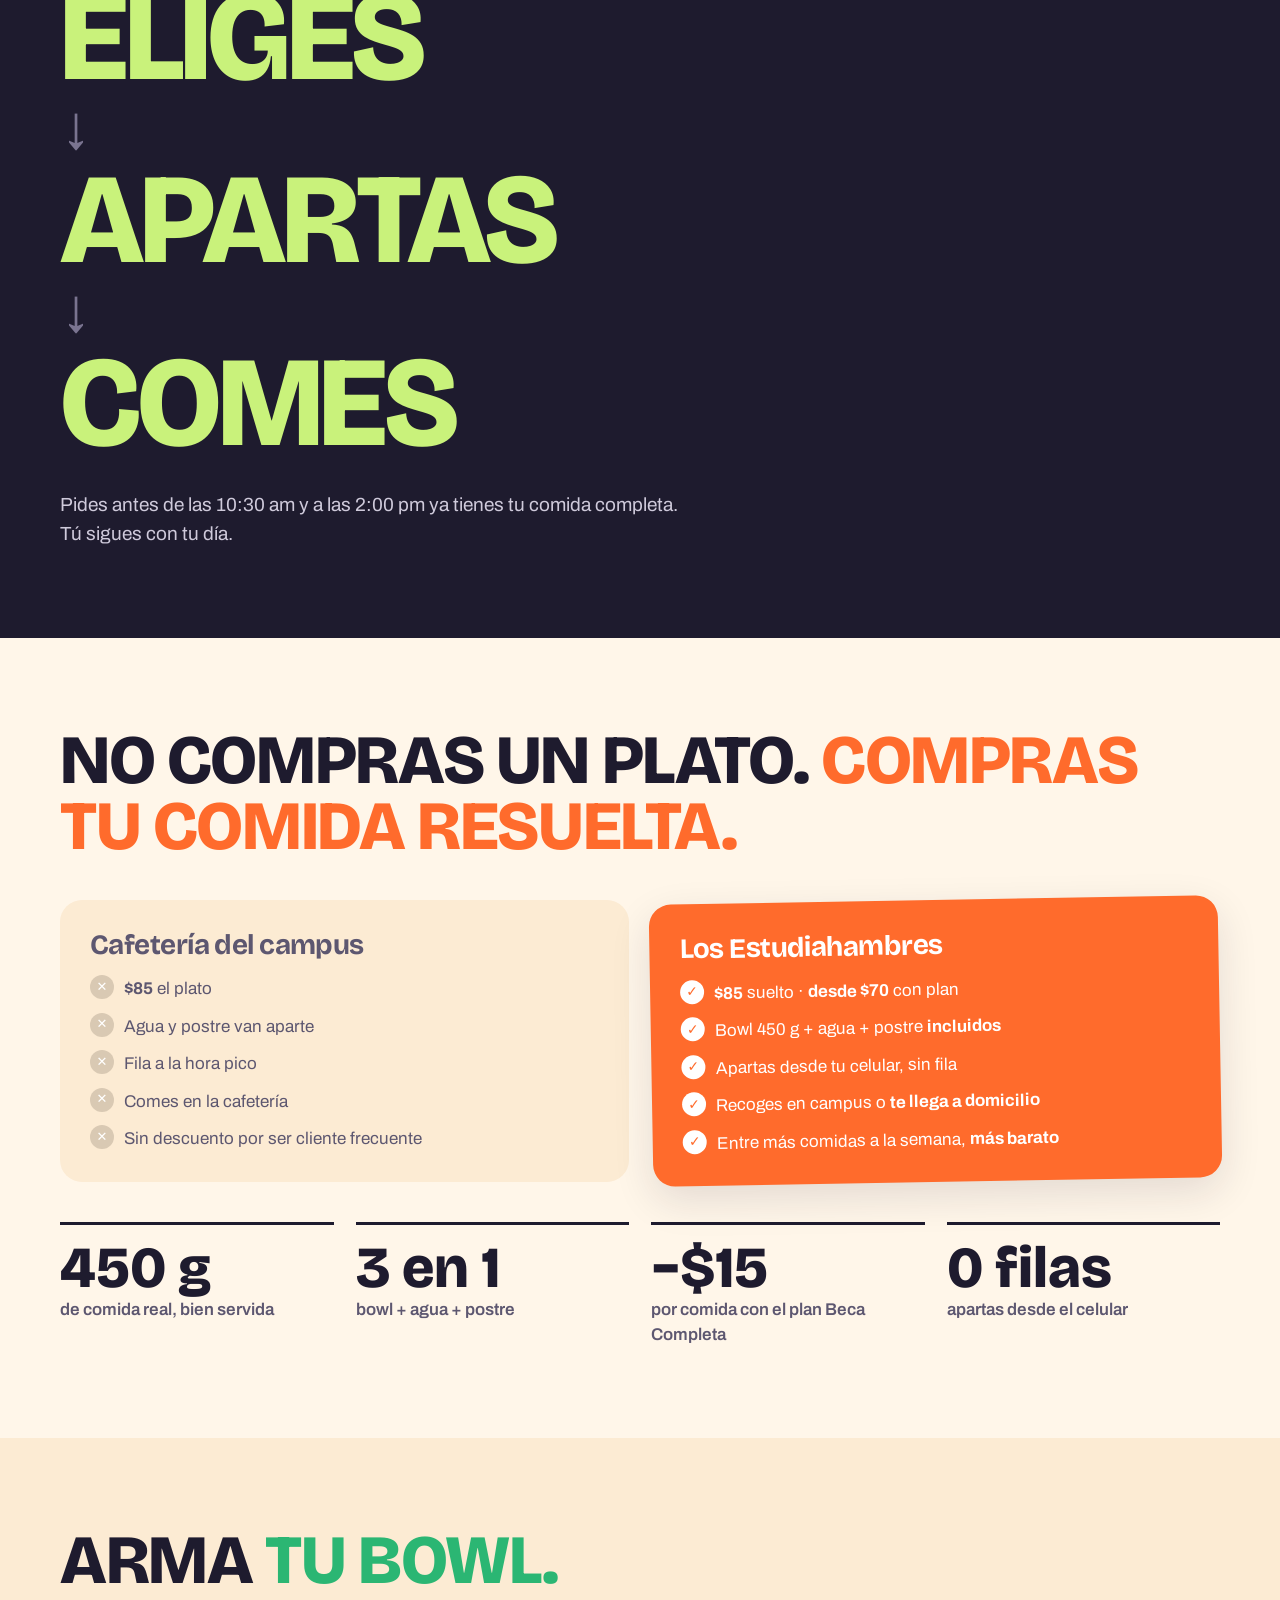
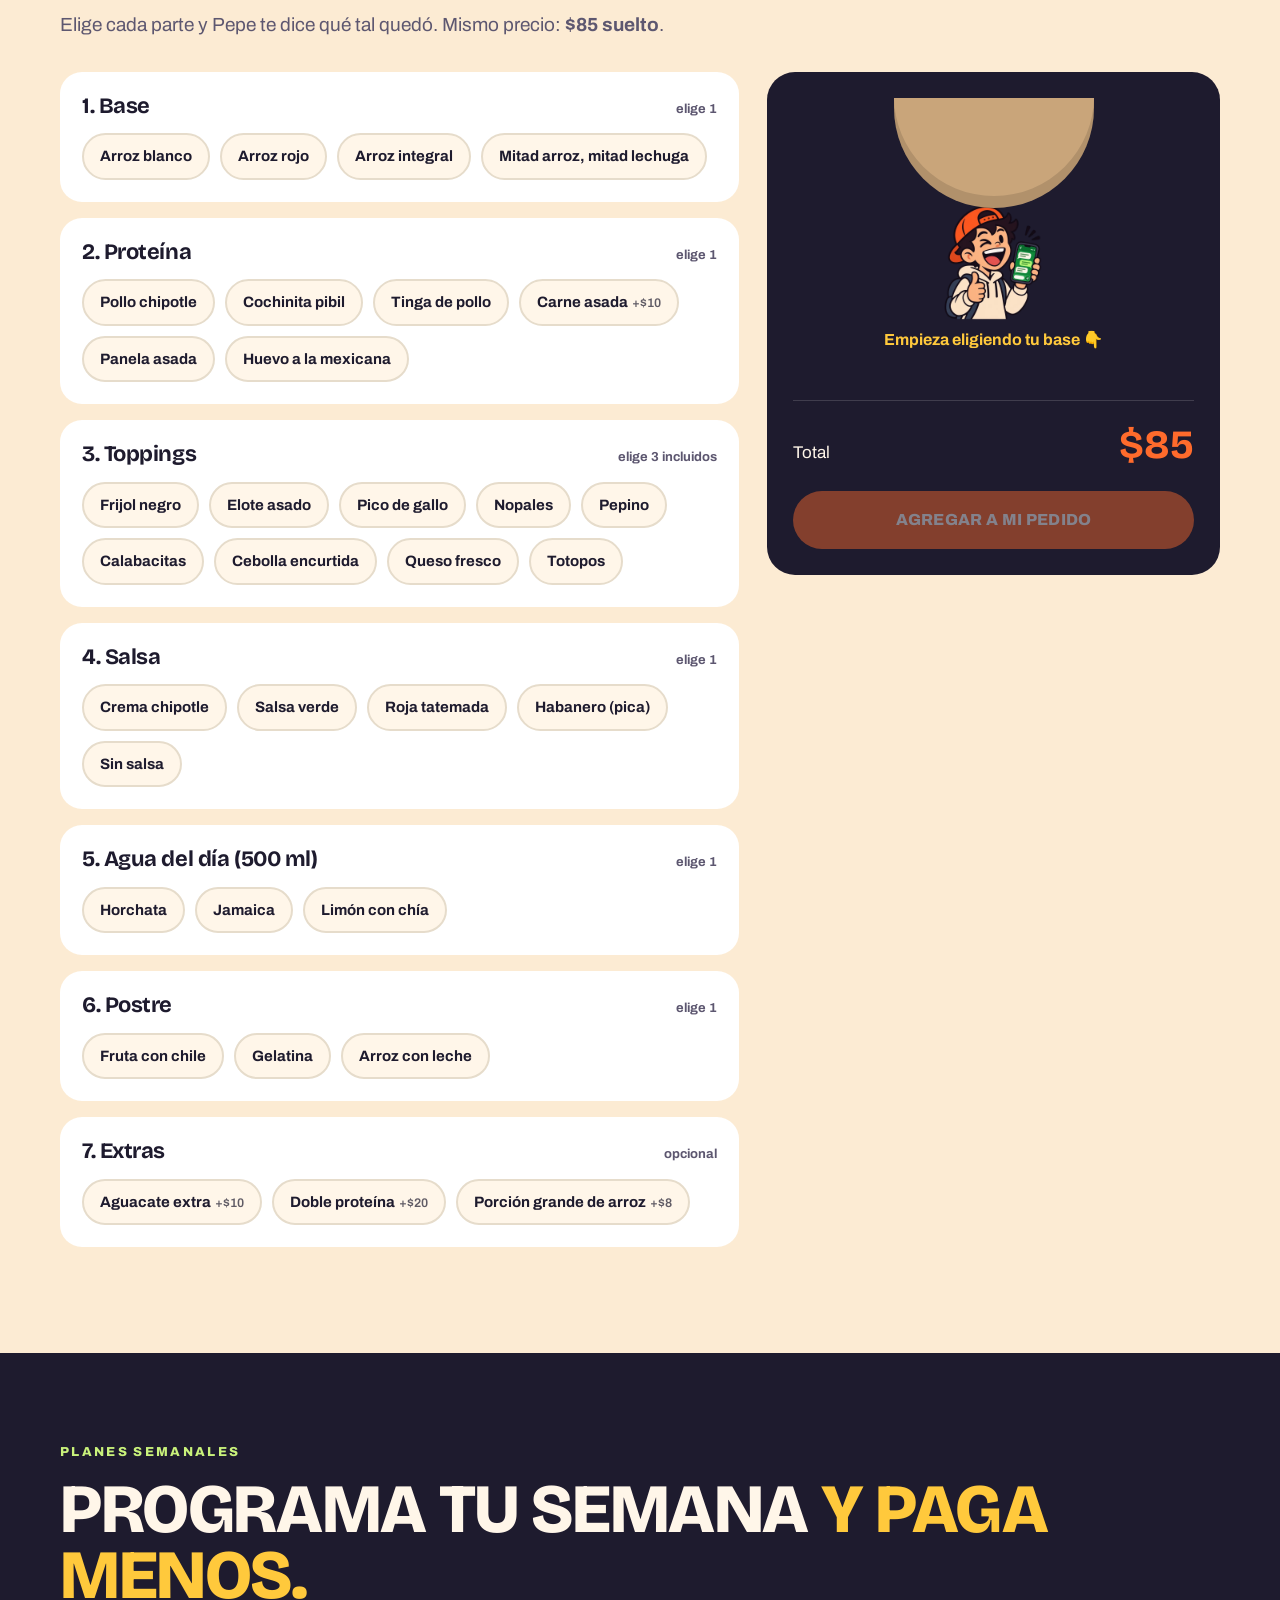
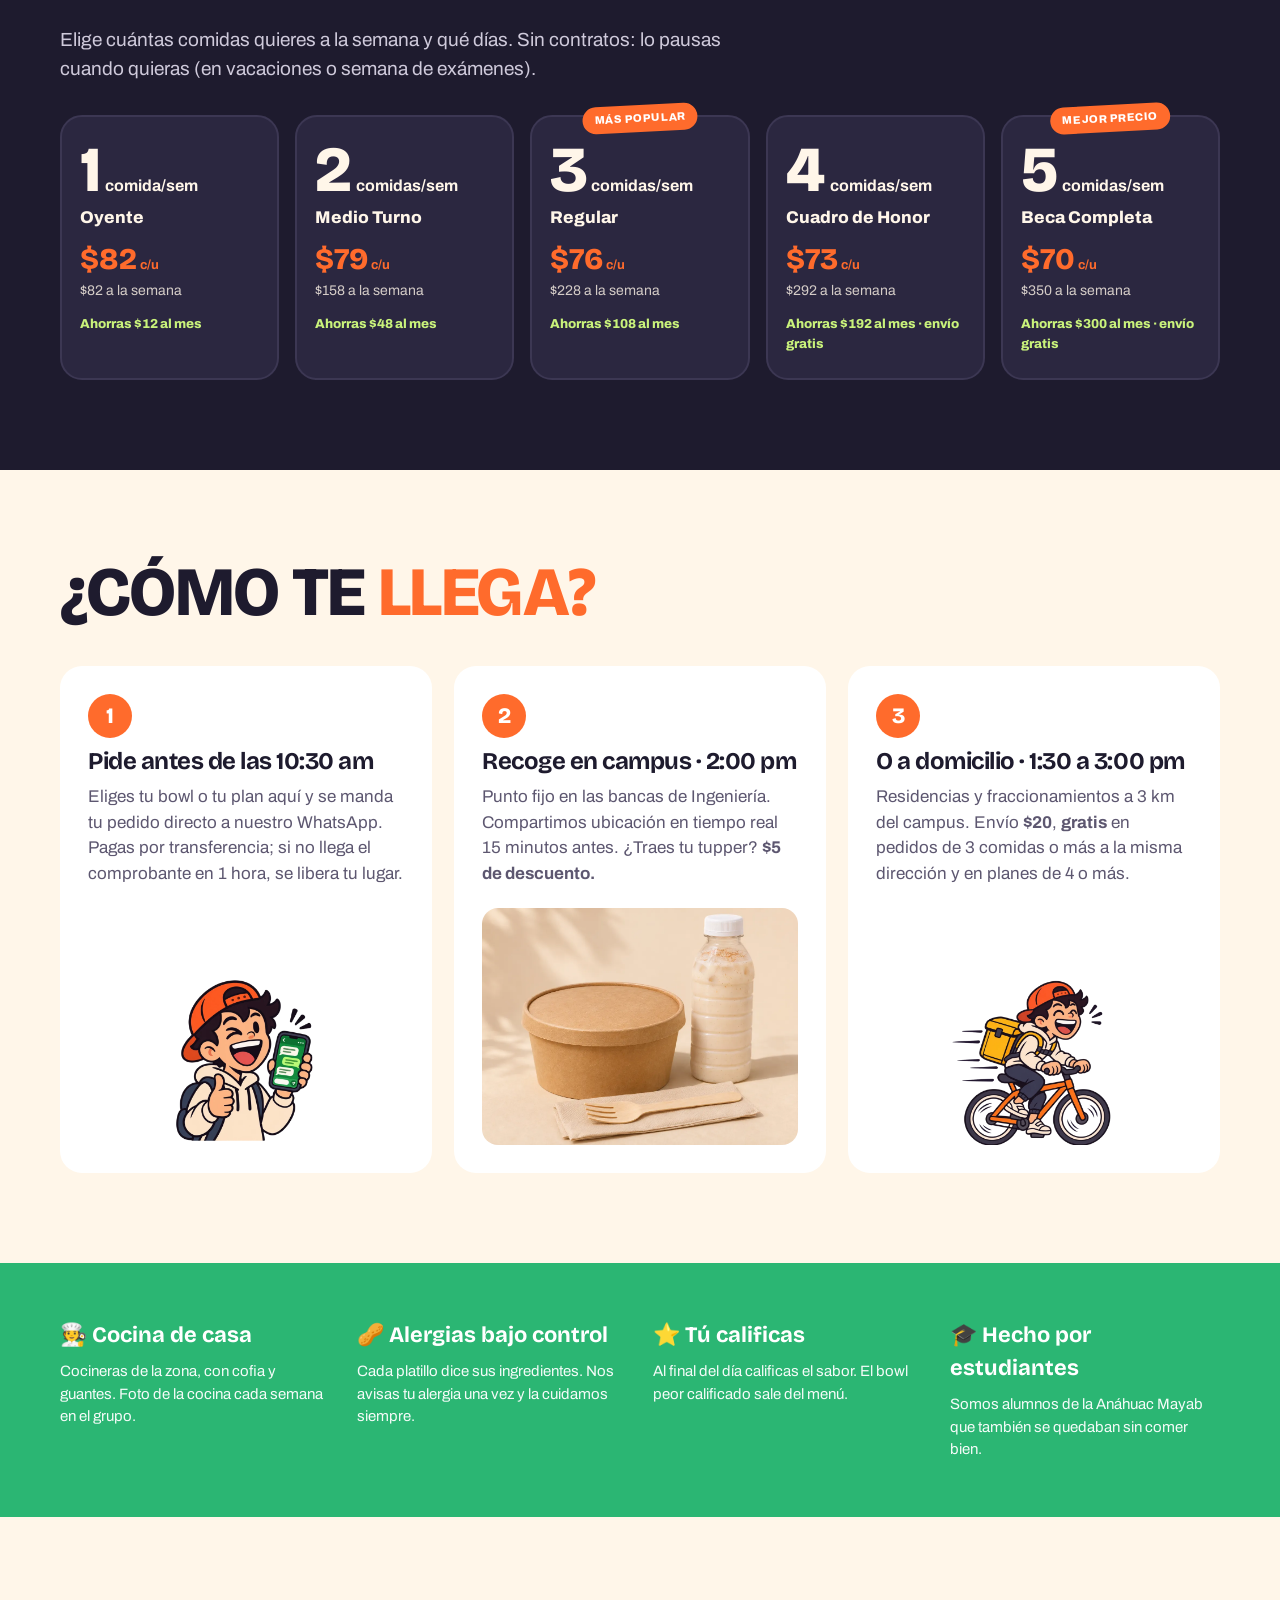
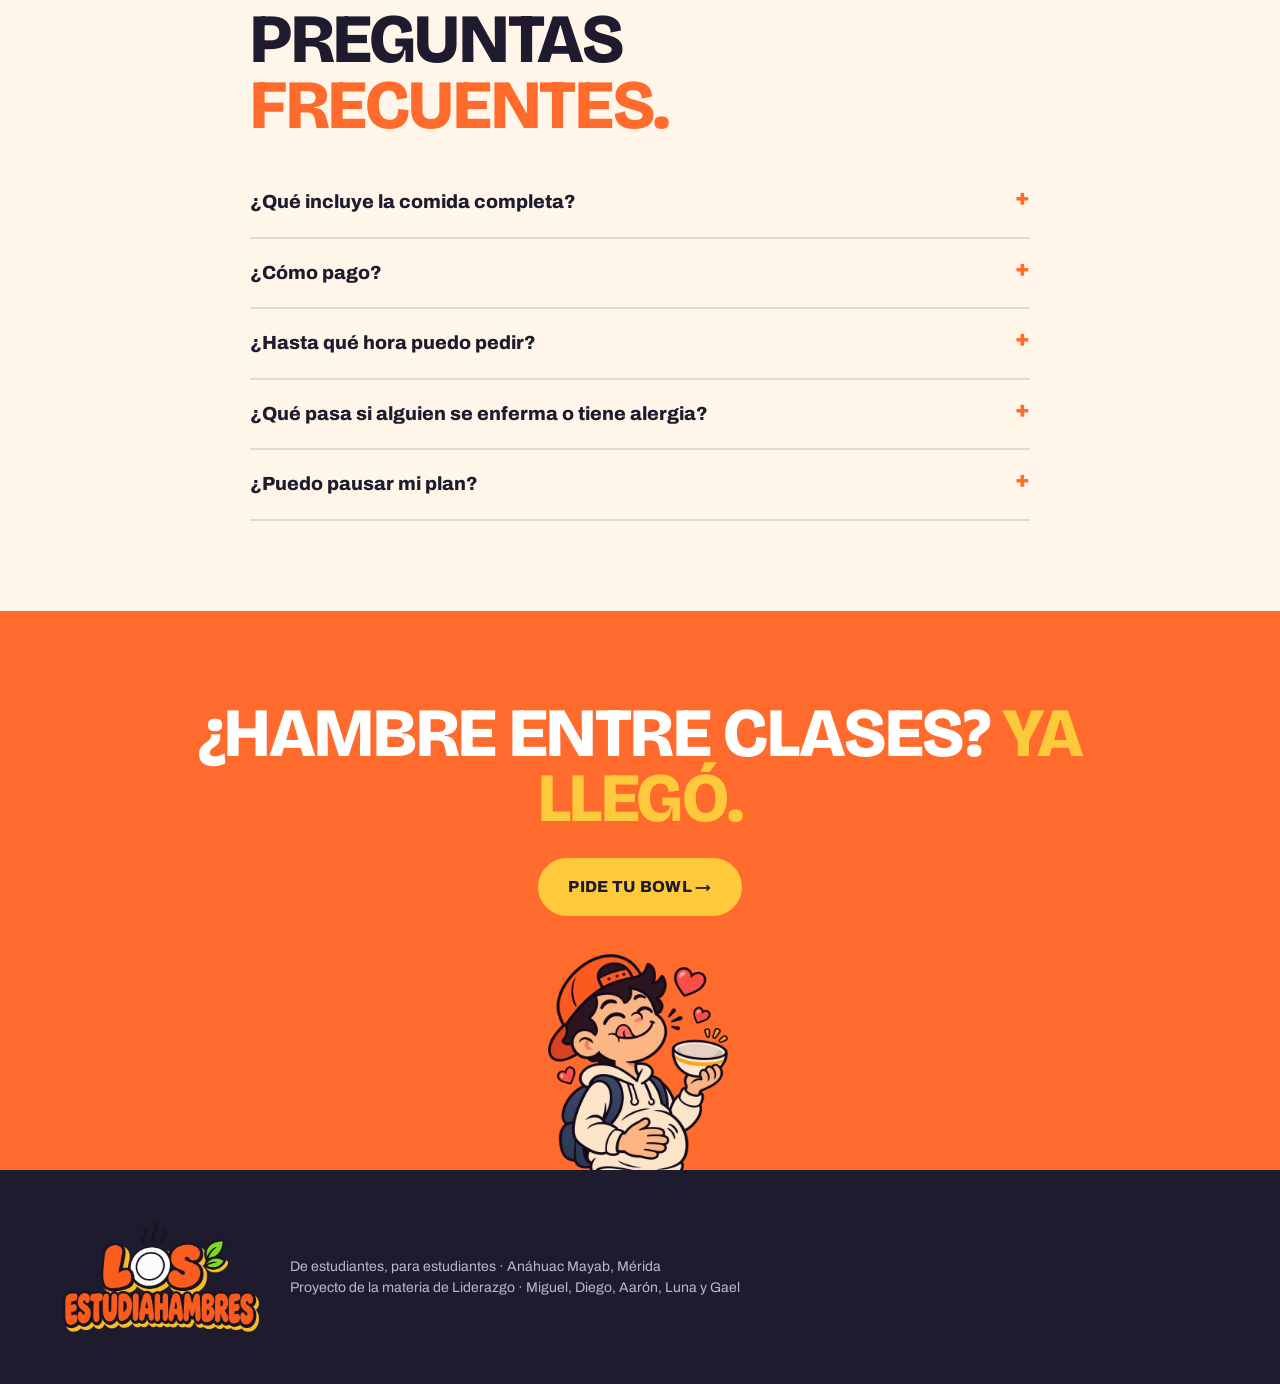
==== commit ca260762: "Agrega dashboard de pedidos con Supabase: pedidos en vivo, lista de cocina, estados y CSV Co-Authore" ====
--- a/site/index.html
+++ b/site/index.html
@@ -292,7 +292,8 @@
         <label><input type="radio" name="mode" value="recoger" checked> <span>Recojo en campus · 2:00 pm</span></label>
         <label><input type="radio" name="mode" value="domicilio"> <span>A domicilio · +$20</span></label>
       </fieldset>
-      <label class="field">Tu nombre<input required name="nombre" autocomplete="given-name" placeholder="Ej. Pepe"></label>
+      <label class="field">Tu nombre<input required name="nombre" autocomplete="given-name" maxlength="80" placeholder="Ej. Pepe"></label>
+      <label class="field">Tu WhatsApp<input required name="telefono" type="tel" inputmode="tel" autocomplete="tel" maxlength="20" placeholder="Ej. 999 123 4567"></label>
       <label class="field" id="addr-field" hidden>Dirección (zona Anáhuac Mayab)<input name="direccion" placeholder="Residencia, calle, número"></label>
       <label class="field">Alergias o indicaciones<input name="notas" placeholder="Ej. sin cebolla, alérgico al cacahuate"></label>
       <label class="check"><input type="checkbox" name="tupper"> Llevo mi tupper (−$5 por comida, solo para recoger)</label>
@@ -320,6 +321,7 @@
 
 <div class="toast" id="toast" role="status" aria-live="polite"></div>
 
+<script src="config.js"></script>
 <script src="app.js"></script>
 </body>
 </html>
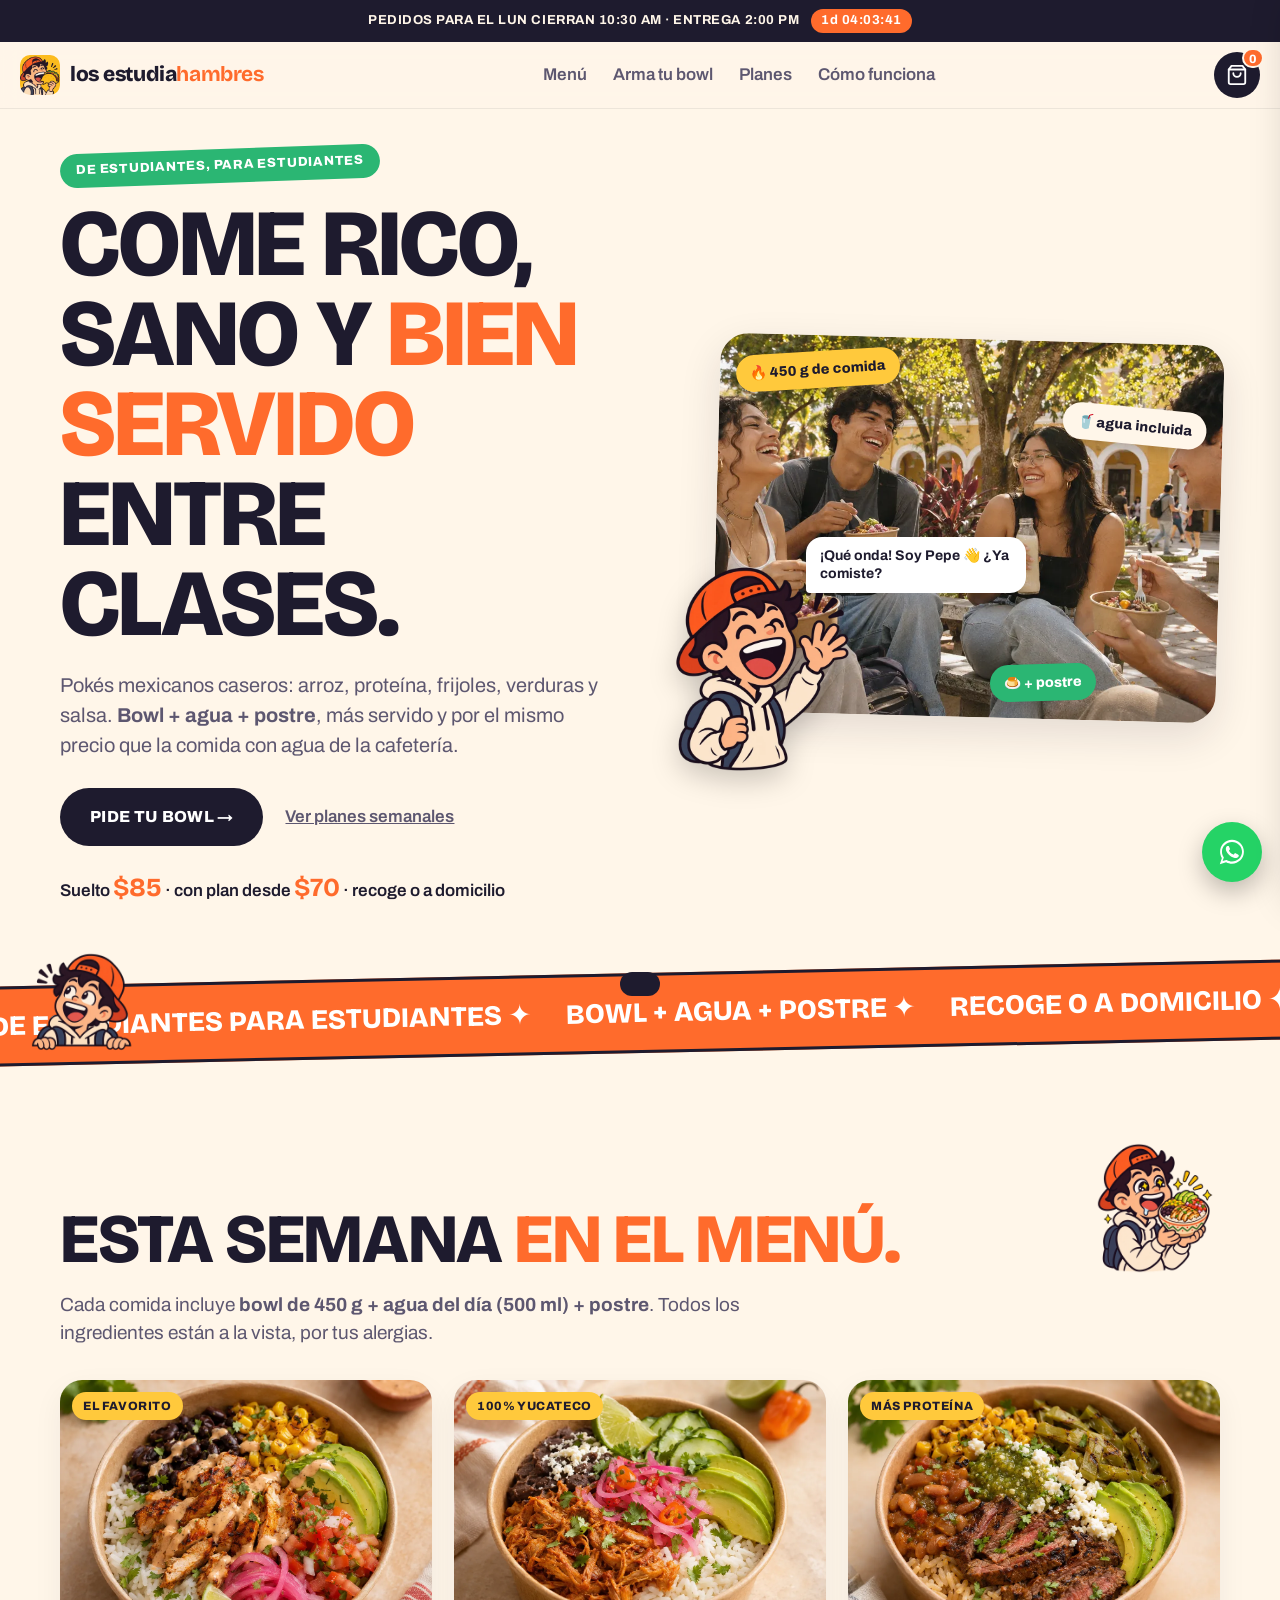
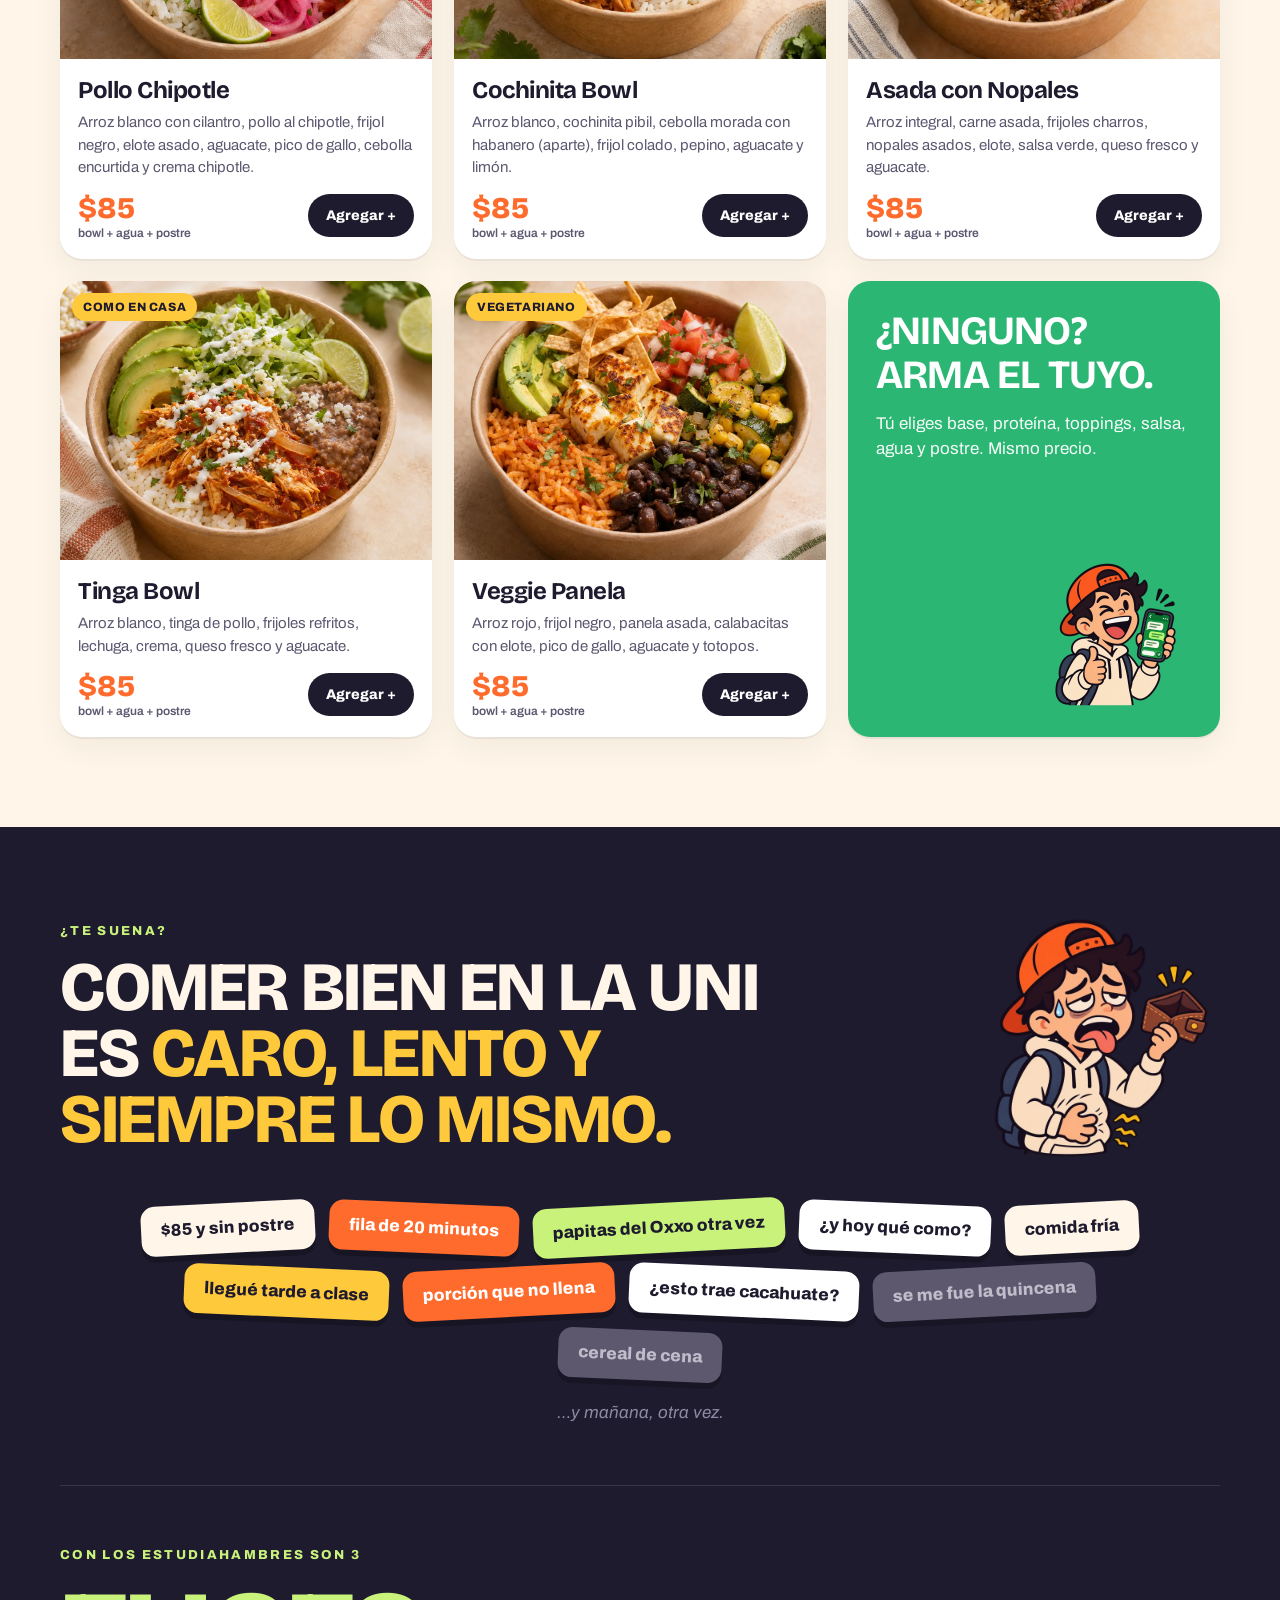
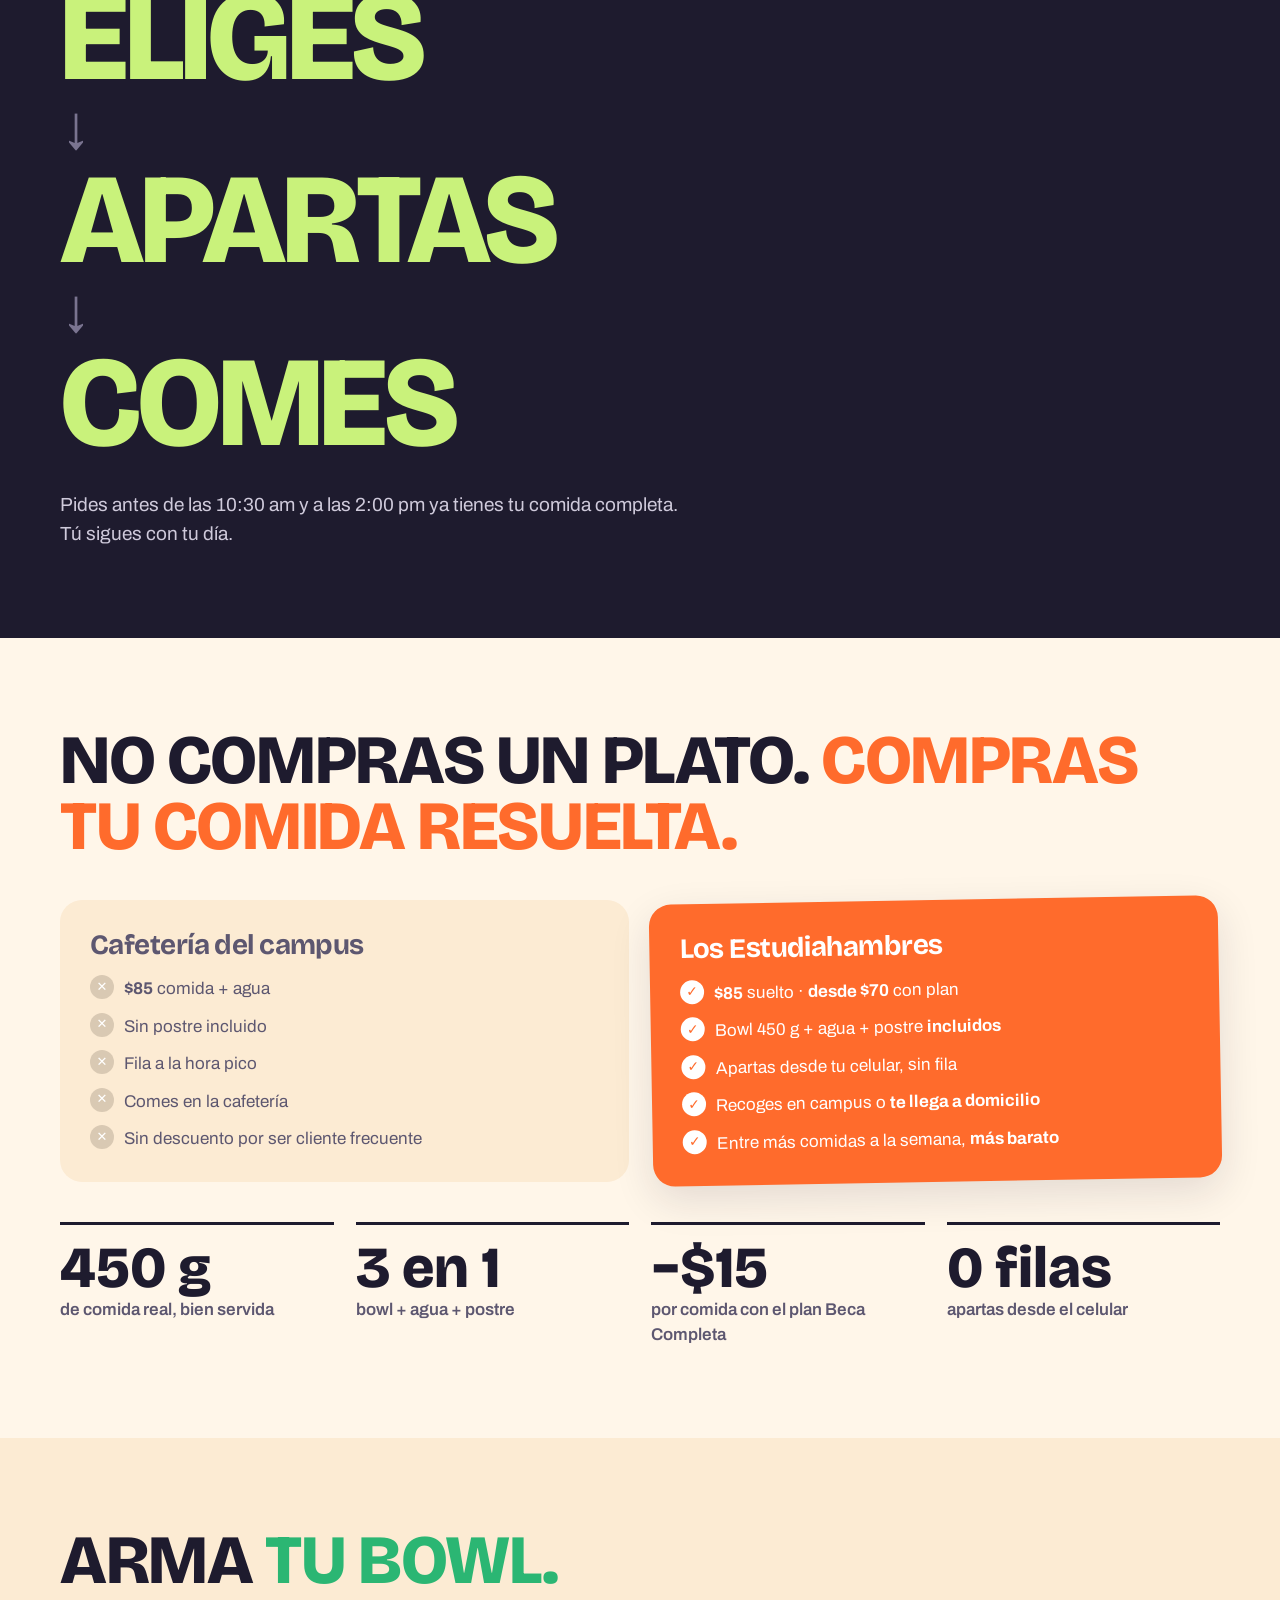
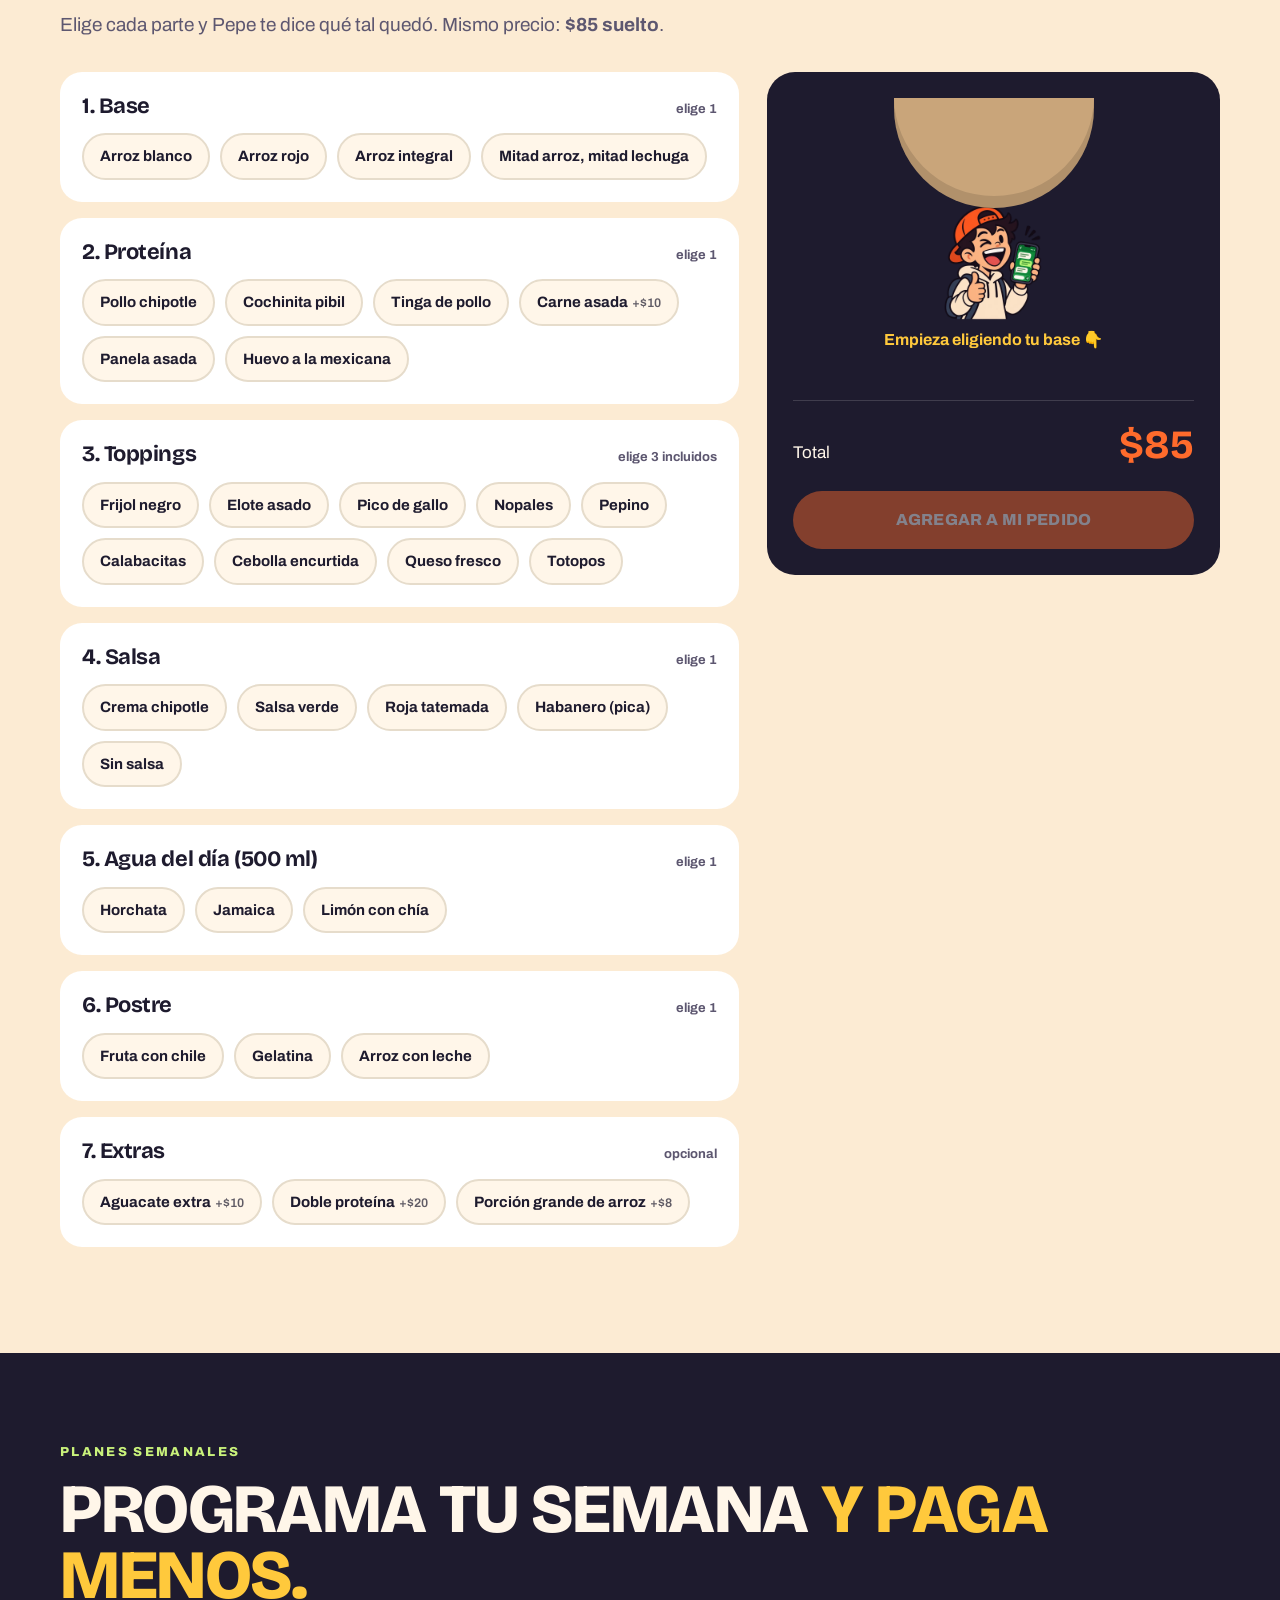
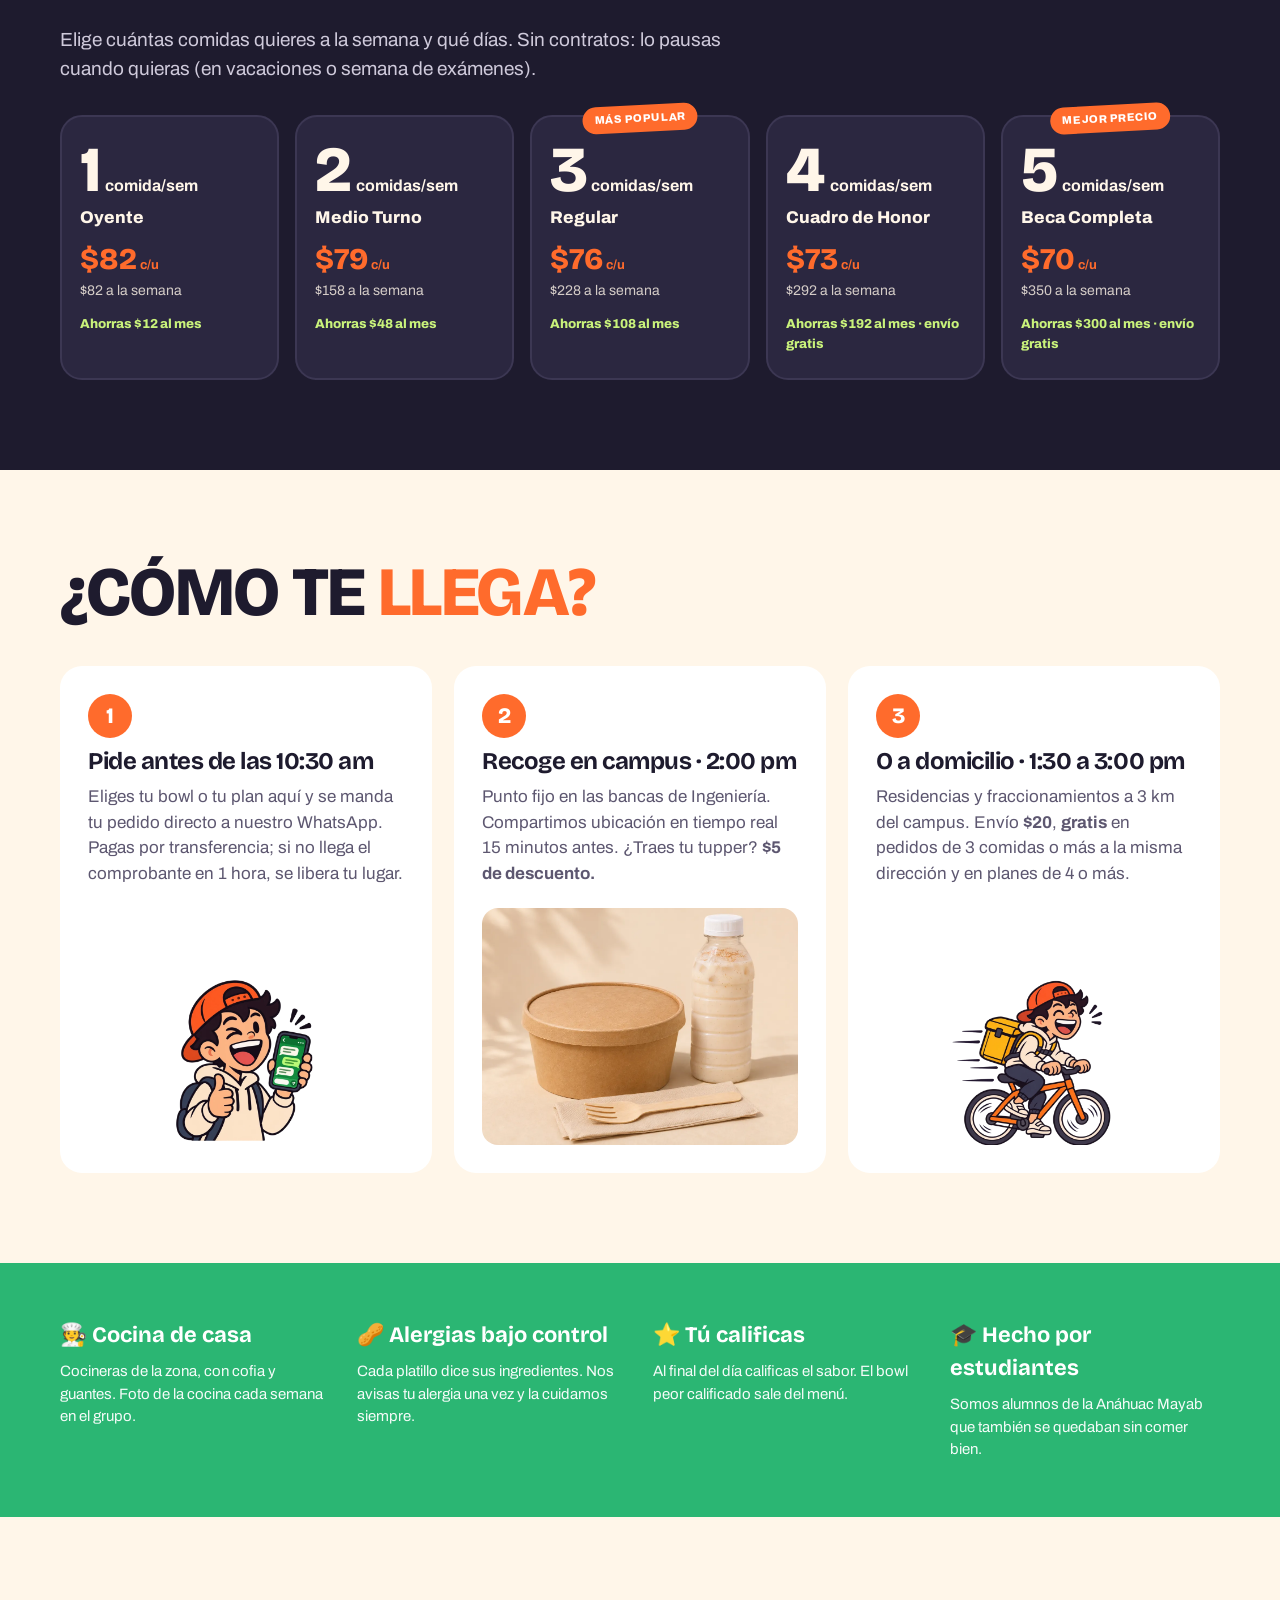
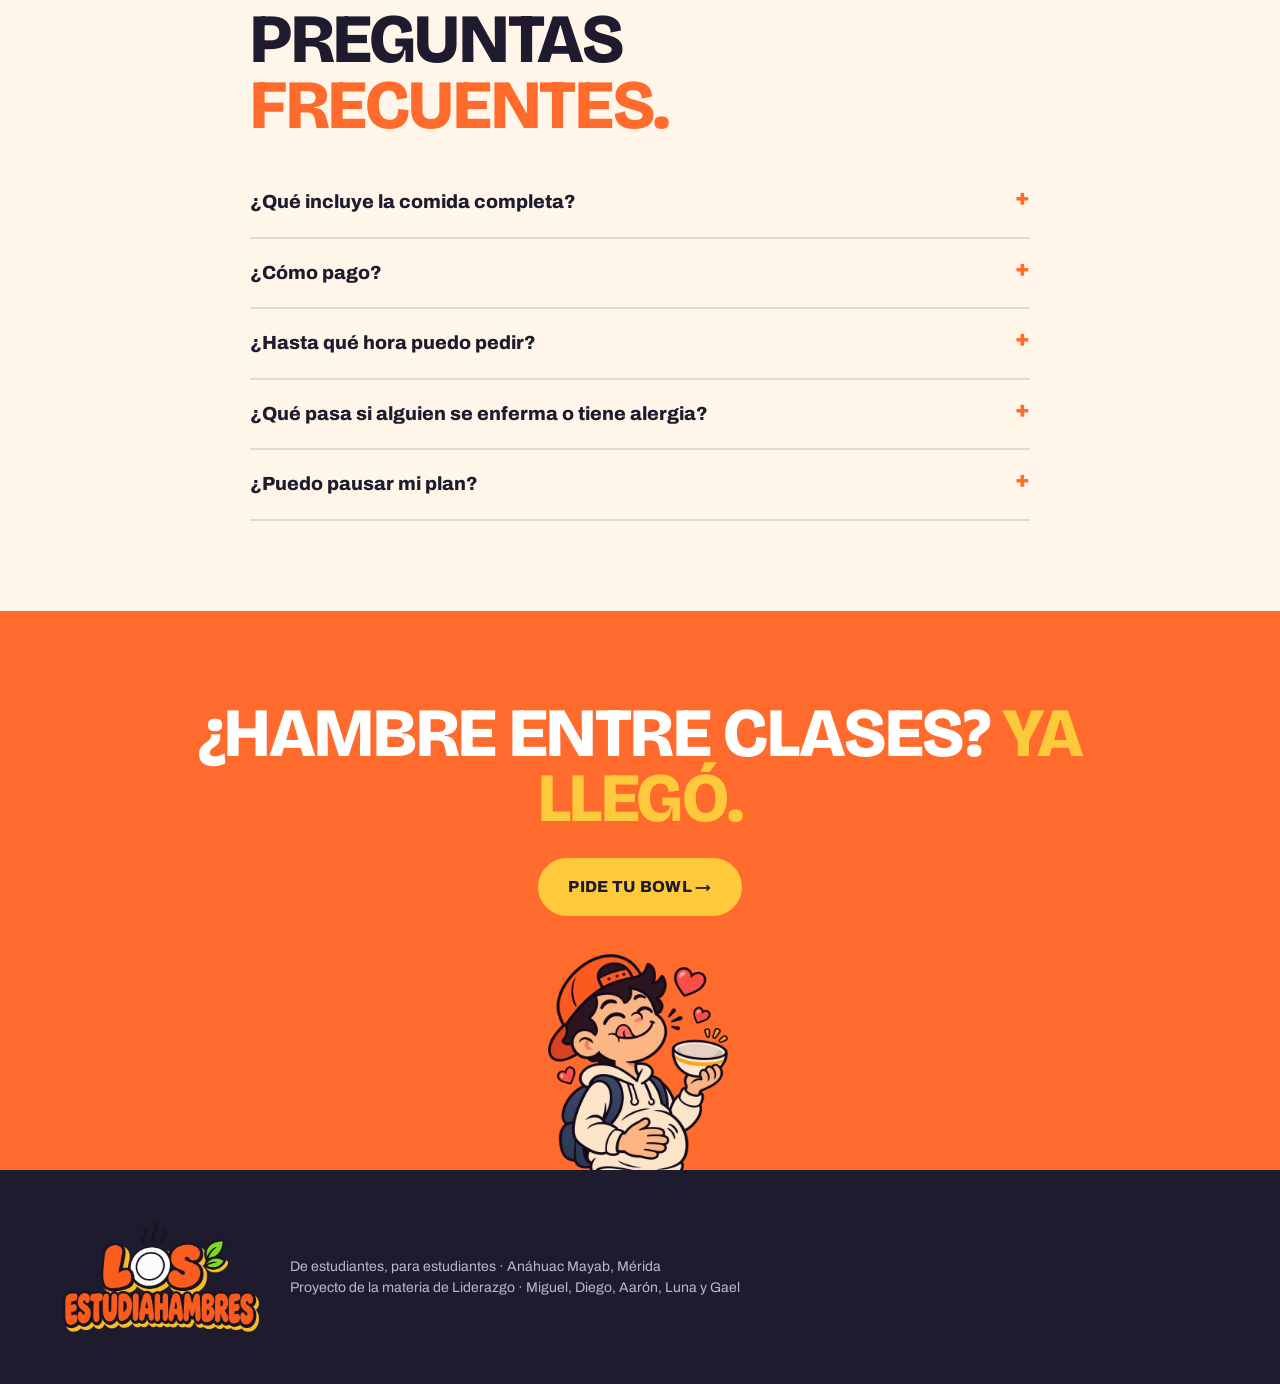
==== commit 9bff5f0d: "Ajusta comparativa: Casa Rosa incluye comida + agua por $85 Co-Authored-By: Claude Opus 5.5 <noreply" ====
--- a/site/index.html
+++ b/site/index.html
@@ -47,7 +47,7 @@
     <div class="hero-copy">
       <span class="pill pill-green">De estudiantes, para estudiantes</span>
       <h1>COME RICO, SANO Y <span class="hl-orange">BIEN SERVIDO</span> ENTRE CLASES.</h1>
-      <p class="lead">Pokés mexicanos caseros: arroz, proteína, frijoles, verduras y salsa. <b>Bowl + agua + postre</b> por lo mismo que un plato en la cafetería.</p>
+      <p class="lead">Pokés mexicanos caseros: arroz, proteína, frijoles, verduras y salsa. <b>Bowl + agua + postre</b>, más servido y por el mismo precio que la comida con agua de la cafetería.</p>
       <div class="hero-ctas">
         <a href="#menu" class="btn btn-dark">PIDE TU BOWL →</a>
         <a href="#planes" class="link-under">Ver planes semanales</a>
@@ -100,13 +100,13 @@
       <img class="pepe-sad" src="img/pepe-hambre.webp" alt="Pepe con hambre y la cartera vacía" width="300" height="300">
     </div>
     <div class="chips" id="chips">
-      <span class="chip c-cream">$85 por un plato</span>
+      <span class="chip c-cream">$85 y sin postre</span>
       <span class="chip c-orange">fila de 20 minutos</span>
       <span class="chip c-green">papitas del Oxxo otra vez</span>
       <span class="chip c-white">¿y hoy qué como?</span>
       <span class="chip c-cream">comida fría</span>
       <span class="chip c-yellow">llegué tarde a clase</span>
-      <span class="chip c-orange">sin agua ni postre</span>
+      <span class="chip c-orange">porción que no llena</span>
       <span class="chip c-white">¿esto trae cacahuate?</span>
       <span class="chip c-dim">se me fue la quincena</span>
       <span class="chip c-dim">cereal de cena</span>
@@ -133,8 +133,8 @@
       <div class="compare-col them">
         <h3>Cafetería del campus</h3>
         <ul>
-          <li><b>$85</b> el plato</li>
-          <li>Agua y postre van aparte</li>
+          <li><b>$85</b> comida + agua</li>
+          <li>Sin postre incluido</li>
           <li>Fila a la hora pico</li>
           <li>Comes en la cafetería</li>
           <li>Sin descuento por ser cliente frecuente</li>
